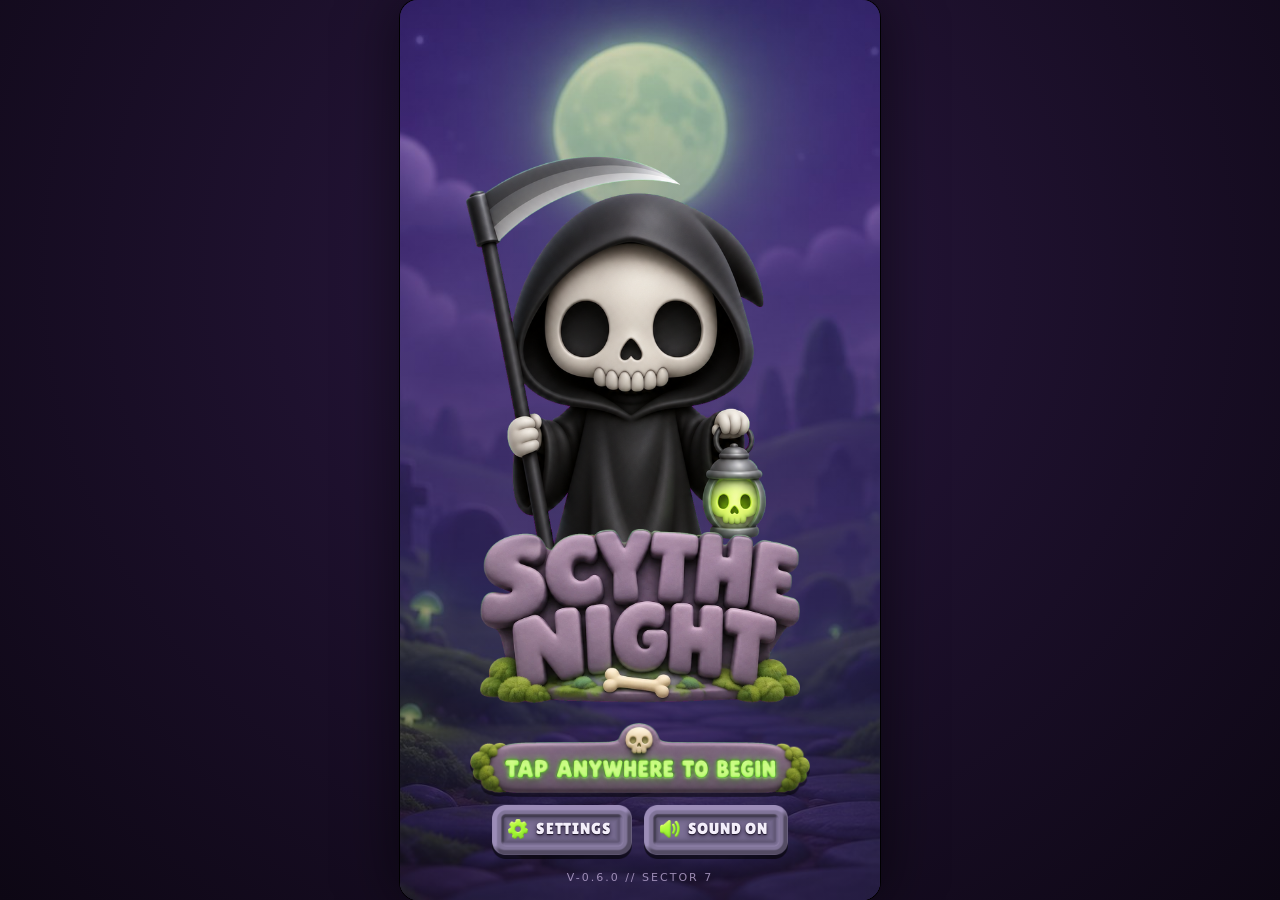
==== index.html @ 131708c4 "Restyle the UI and game world to match the characters Replace the inked art with soft shaded art acr" ====
<!doctype html>
<html lang="en">
<head>
  <meta charset="utf-8">
  <meta name="viewport" content="width=device-width, initial-scale=1, maximum-scale=1, user-scalable=no, viewport-fit=cover">
  <meta name="theme-color" content="#251638">
  <title>Scythe Night</title>
  <meta name="description" content="A spooky cartoon browser game with two stories: free souls as Pip the reaper, or sneak through the overrun city as Mara. Play free on your phone or desktop.">
  <link rel="icon" href="favicon.ico" sizes="16x16 32x32 48x48">
  <link rel="icon" type="image/png" href="favicon-32.png" sizes="32x32">
  <link rel="apple-touch-icon" href="apple-touch-icon.png">
  <link rel="manifest" href="site.webmanifest">
  <!-- Link previews (social apps, chat, search) -->
  <meta property="og:type" content="website">
  <meta property="og:site_name" content="Scythe Night">
  <meta property="og:title" content="Scythe Night">
  <meta property="og:description" content="Two stories. One haunted night. Play free in your browser.">
  <meta property="og:url" content="https://scythe-night.vercel.app/">
  <meta property="og:image" content="https://scythe-night.vercel.app/og-image.jpg">
  <meta property="og:image:width" content="1200">
  <meta property="og:image:height" content="630">
  <meta property="og:image:alt" content="Pip the chibi reaper and two cartoon zombies under a full moon beside the Scythe Night logo.">
  <meta name="twitter:card" content="summary_large_image">
  <meta name="twitter:title" content="Scythe Night">
  <meta name="twitter:description" content="Two stories. One haunted night. Play free in your browser.">
  <meta name="twitter:image" content="https://scythe-night.vercel.app/og-image.jpg">
  <link rel="preconnect" href="https://fonts.googleapis.com">
  <link rel="preconnect" href="https://fonts.gstatic.com" crossorigin>
  <link rel="stylesheet" href="https://fonts.googleapis.com/css2?family=Butcherman&family=Lilita+One&display=swap">
  <link rel="stylesheet" href="styles.css">
</head>
<body>
  <div id="app" class="app">

    <!-- Boot -->
    <section id="screen-boot" class="screen screen-boot" aria-labelledby="boot-title">
      <h1 id="boot-title" class="display-title small">Scythe Night</h1>
      <p id="boot-status" class="boot-status" role="status">Loading the graveyard…</p>
      <button id="boot-retry" class="stone-btn" type="button" hidden>Retry</button>
    </section>

    <!-- Splash -->
    <section id="screen-splash" class="screen screen-splash bg-cemetery" aria-labelledby="splash-title" hidden>
      <div class="splash-stage">
        <img class="splash-reaper" src="assets/img/splash-reaper.png" alt="" draggable="false">
        <h1 id="splash-title" class="splash-logo">
          <img src="assets/img/title-logo.webp" alt="Scythe Night" draggable="false">
        </h1>
      </div>
      <div class="splash-actions">
        <button id="btn-play" class="banner-btn" type="button">
          <img src="assets/img/banner-tap.png" alt="" draggable="false">
          <span class="visually-hidden">Play</span>
        </button>
        <div class="splash-row">
          <button id="btn-splash-settings" class="stone-btn small" type="button"><img class="btn-icon" src="assets/img/ui/icon-gear.png" alt="">Settings</button>
          <button id="btn-splash-sound" class="stone-btn small" type="button" aria-pressed="false"><img class="btn-icon" src="assets/img/ui/icon-sound.png" alt=""><span>Sound on</span></button>
        </div>
        <p class="version">V-0.6.0 // SECTOR 7</p>
      </div>
    </section>

    <!-- Main menu -->
    <section id="screen-menu" class="screen screen-menu bg-cemetery" aria-labelledby="menu-title" hidden>
      <header class="topbar">
        <div class="wallet" data-wallet></div>
        <button id="btn-menu-sound" class="round-btn" type="button" aria-label="Sound on" aria-pressed="true">
          <img data-sound-icon src="assets/img/ui/icon-sound.png" alt="">
        </button>
      </header>
      <h1 id="menu-title" class="menu-logo"><img src="assets/img/title-logo.webp" alt="Scythe Night" draggable="false"></h1>
      <button id="btn-menu-play" class="grave-btn grave-play" type="button">
        <img src="assets/img/menu/play.png" alt="" draggable="false"><span class="grave-label">Play</span>
      </button>
      <div class="grave-grid">
        <button class="grave-btn" type="button" data-route="shop"><img src="assets/img/menu/shop.png" alt="" draggable="false"><span class="grave-label">Shop</span></button>
        <button class="grave-btn" type="button" data-route="characters"><img src="assets/img/menu/characters.png" alt="" draggable="false"><span class="grave-label">Characters</span></button>
        <button class="grave-btn" type="button" data-route="upgrades"><img src="assets/img/menu/upgrades.png" alt="" draggable="false"><span class="grave-label">Upgrades</span></button>
        <button id="btn-menu-settings" class="grave-btn" type="button"><img src="assets/img/menu/settings.png" alt="" draggable="false"><span class="grave-label">Settings</span></button>
      </div>
      <button class="stone-btn" type="button" data-route="more">
        <img class="btn-icon" src="assets/img/ui/icon-menu.png" alt="">More
        <span class="badge" data-badge-count="total" hidden></span>
      </button>
      <p class="fine-print menu-note" data-storage-note hidden>Temporary session: progress and unlocks will not be saved on this device.</p>
    </section>

    <!-- Destination pages (shop, records, missions...) -->
    <section id="screen-page" class="screen screen-page bg-cemetery dim" aria-labelledby="page-title" hidden>
      <header class="page-head">
        <button id="btn-page-back" class="round-btn" type="button" aria-label="Back"><img src="assets/img/ui/icon-back.png" alt=""></button>
        <h1 id="page-title" class="page-title" tabindex="-1"></h1>
        <div class="wallet" data-wallet></div>
      </header>
      <div id="page-body" class="page-body"></div>
    </section>

    <!-- Story select -->
    <section id="screen-select" class="screen screen-select bg-cemetery" aria-labelledby="select-title" hidden>
      <header class="topbar">
        <div class="wallet" data-wallet></div>
        <div class="topbar-buttons">
          <button id="btn-select-back" class="round-btn" type="button" aria-label="Back to title">
            <img src="assets/img/ui/icon-back.png" alt="">
          </button>
          <button id="btn-select-settings" class="round-btn" type="button" aria-label="Settings">
            <img src="assets/img/ui/icon-gear.png" alt="">
          </button>
        </div>
      </header>
      <h1 id="select-title" class="select-banner">
        <img src="assets/img/banner-select.png" alt="Select your story" draggable="false">
      </h1>
      <div class="card-list">
        <div class="story-col">
        <button class="story-card" type="button" data-campaign="keeper" aria-describedby="card-keeper-desc">
          <img src="assets/img/card-keeper.webp" alt="Story Mode I: The Cemetery Keeper" draggable="false">
          <span class="card-badge" data-badge="keeper" hidden>✓ Completed</span>
        </button>
        <p id="card-keeper-desc" class="card-caption">
          <strong>Play as Pip the reaper.</strong> Take the night shift. Cut through the restless dead, free their souls, and keep the city gate sealed.
        </p>
        </div>
        <div class="story-col">
        <button class="story-card" type="button" data-campaign="survivor" aria-describedby="card-survivor-desc">
          <img src="assets/img/card-survivor.webp" alt="Story Mode II: The Last Survivor" draggable="false">
          <span class="card-badge" data-badge="survivor" hidden>✓ Completed</span>
        </button>
        <p id="card-survivor-desc" class="card-caption">
          <strong>Play as Mara the courier.</strong> The city has fallen silent. Avoid the dead, restore the refuge route, and reach safety before they catch you.
        </p>
        </div>
      </div>
    </section>

    <!-- Intro / how to play -->
    <section id="screen-intro" class="screen screen-intro bg-cemetery" aria-labelledby="intro-title" hidden>
      <div class="stone-panel intro-panel">
        <canvas id="intro-preview" class="intro-preview" aria-hidden="true"></canvas>
        <h1 id="intro-title" class="display-title"></h1>
        <p id="intro-story" class="intro-story"></p>
        <h2 class="panel-heading">How to play</h2>
        <ul id="intro-rules" class="rule-list"></ul>
        <h2 class="panel-heading">Controls</h2>
        <ul id="intro-controls" class="rule-list compact"></ul>
        <p class="fine-print">Closing or refreshing the page ends the current run. Settings and records are kept.</p>
        <div class="panel-actions">
          <button id="btn-intro-back" class="stone-btn" type="button"><img class="btn-icon" src="assets/img/ui/icon-back.png" alt="">Back</button>
          <button id="btn-intro-start" class="stone-btn primary" type="button"><img class="btn-icon" src="assets/img/ui/icon-play.png" alt="">Start</button>
        </div>
      </div>
    </section>

    <!-- Gameplay -->
    <section id="screen-game" class="screen screen-game" aria-label="Game" hidden>
      <header class="hud" id="hud">
        <div class="hud-left" id="hud-left"></div>
        <div class="hud-right">
          <div class="hud-buttons">
            <button id="btn-hud-sound" class="round-btn" type="button" aria-label="Sound on" aria-pressed="true">
              <img src="assets/img/ui/icon-sound.png" alt="">
            </button>
            <button id="btn-pause" class="round-btn" type="button" aria-label="Pause (Escape)">
              <img src="assets/img/ui/icon-pause.png" alt="">
            </button>
          </div>
          <div class="hud-stats" id="hud-stats"></div>
        </div>
      </header>
      <div class="hud-sub" id="hud-sub" aria-hidden="true"></div>
      <div class="viewport" id="viewport">
        <canvas id="game-canvas" aria-describedby="canvas-desc"></canvas>
        <div class="vignette" aria-hidden="true"></div>
        <p id="canvas-desc" class="visually-hidden">Top-down game view. Current objective and status are announced in the status area.</p>
        <div class="toast" id="toast" aria-hidden="true"></div>
      </div>
      <div class="controls" id="controls">
        <div class="joystick" id="joystick" aria-hidden="true">
          <div class="joystick-base"></div>
          <img class="joystick-knob" id="joystick-knob" src="assets/img/btn-skull.png" alt="" draggable="false">
        </div>
        <div class="skill-wrap">
          <button id="btn-skill" class="skill-btn" type="button">
            <span class="skill-icon" id="skill-icon" aria-hidden="true"></span>
            <span class="skill-cd" id="skill-cd" aria-hidden="true" hidden></span>
          </button>
          <span class="action-label" id="skill-label"></span>
        </div>
        <div class="action-wrap">
          <button id="btn-action" class="action-btn" type="button">
            <span class="action-icon" id="action-icon" aria-hidden="true"></span>
          </button>
          <span class="action-label" id="action-label">Slash</span>
        </div>
      </div>
    </section>

    <!-- Results -->
    <section id="screen-results" class="screen screen-results bg-cemetery dim" aria-labelledby="results-title" hidden>
      <div class="stone-panel results-panel">
        <h1 id="results-title" class="display-title"></h1>
        <p id="results-reason" class="results-reason"></p>
        <table class="results-table" id="results-table"><tbody></tbody></table>
        <div class="results-total" id="results-total" hidden>
          <img src="assets/img/v2/soul-flame.png" alt="">
          <div><span id="results-total-label">Total score</span><strong id="results-total-value">0</strong></div>
        </div>
        <p id="results-best" class="results-best"></p>
        <p id="results-ending" class="results-ending"></p>
        <div id="results-rewards" class="results-rewards"></div>
        <form id="post-form" class="post-form" hidden>
          <h2 class="panel-heading"><label for="post-name">Post to the leaderboard</label></h2>
          <div class="post-row">
            <input id="post-name" type="text" autocomplete="nickname" spellcheck="false" placeholder="Your name">
            <button id="btn-post" class="stone-btn small primary" type="submit">Post</button>
          </div>
          <p id="post-status" class="fine-print" role="status"></p>
        </form>
      </div>
      <div class="results-foot">
      <div class="results-actions">
        <button id="btn-retry" class="stone-btn primary" type="button"><img class="btn-icon" src="assets/img/ui/icon-restart.png" alt="">Retry</button>
        <button id="btn-results-menu" class="stone-btn" type="button"><img class="btn-icon" src="assets/img/ui/icon-menu.png" alt="">Menu</button>
      </div>
      <div class="results-links">
        <button class="stone-btn small" type="button" data-results-route="shop">Shop</button>
        <button class="stone-btn small" type="button" data-results-route="upgrades">Upgrades</button>
        <button id="btn-results-select" class="stone-btn small" type="button">Stories</button>
      </div>
      </div>
    </section>

    <!-- Pause overlay -->
    <div id="overlay-pause" class="overlay" role="dialog" aria-modal="true" aria-labelledby="pause-title" hidden>
      <div class="stone-panel overlay-panel">
        <h2 id="pause-title" class="display-title">Paused</h2>
        <div class="pause-grid">
        <div class="menu-stack">
          <button id="btn-resume" class="stone-btn primary" type="button"><img class="btn-icon" src="assets/img/ui/icon-play.png" alt="">Resume</button>
          <button id="btn-restart" class="stone-btn" type="button"><img class="btn-icon" src="assets/img/ui/icon-restart.png" alt="">Restart</button>
          <button id="btn-pause-controls" class="stone-btn" type="button">Controls</button>
          <button id="btn-pause-settings" class="stone-btn" type="button"><img class="btn-icon" src="assets/img/ui/icon-gear.png" alt="">Settings</button>
          <button id="btn-pause-select" class="stone-btn" type="button"><img class="btn-icon" src="assets/img/ui/icon-menu.png" alt="">Story select</button>
        </div>
        <button id="btn-pause-quit" class="grave-btn pause-quit" type="button" aria-label="Quit to main menu">
          <img src="assets/img/menu/quit.png" alt="" draggable="false"><span class="pause-quit-label">Main menu</span>
        </button>
        </div>
      </div>
    </div>

    <!-- Shop item details -->
    <div id="overlay-item" class="overlay" role="dialog" aria-modal="true" aria-labelledby="item-title" hidden>
      <div class="stone-panel overlay-panel">
        <h2 id="item-title" class="display-title small"></h2>
        <canvas id="item-preview" class="item-preview" aria-hidden="true"></canvas>
        <p id="item-desc" class="item-desc"></p>
        <p id="item-status" class="item-status"></p>
        <div id="item-actions" class="menu-stack"></div>
      </div>
    </div>

    <!-- Only one tab may play at a time, so two tabs can't overwrite each other's save -->
    <div id="overlay-tab" class="overlay overlay-tab" role="alertdialog" aria-modal="true" aria-labelledby="tab-title" hidden>
      <div class="stone-panel overlay-panel">
        <h2 id="tab-title" class="display-title small">Open in another tab</h2>
        <p>Scythe Night is running in another tab. Only one tab plays at a time, so your save stays safe.</p>
        <div class="menu-stack"><button id="btn-tab-here" class="stone-btn primary" type="button">Play here</button></div>
      </div>
    </div>

    <!-- Controls card overlay -->
    <div id="overlay-controls" class="overlay" role="dialog" aria-modal="true" aria-labelledby="controls-title" hidden>
      <div class="stone-panel overlay-panel">
        <h2 id="controls-title" class="display-title">Controls</h2>
        <ul id="controls-list" class="rule-list compact"></ul>
        <div class="menu-stack">
          <button id="btn-controls-close" class="stone-btn primary" type="button">Got it</button>
        </div>
      </div>
    </div>

    <!-- Confirm overlay -->
    <div id="overlay-confirm" class="overlay" role="alertdialog" aria-modal="true" aria-labelledby="confirm-title" aria-describedby="confirm-text" hidden>
      <div class="stone-panel overlay-panel">
        <h2 id="confirm-title" class="display-title small">Are you sure?</h2>
        <p id="confirm-text"></p>
        <div class="panel-actions">
          <button id="btn-confirm-no" class="stone-btn" type="button">Cancel</button>
          <button id="btn-confirm-yes" class="stone-btn danger" type="button">Yes</button>
        </div>
      </div>
    </div>

    <!-- Player name -->
    <div id="overlay-name" class="overlay" role="dialog" aria-modal="true" aria-labelledby="name-title" hidden>
      <div class="stone-panel overlay-panel">
        <h2 id="name-title" class="display-title small"><label for="name-input">What's your name?</label></h2>
        <form id="name-form" class="post-form" novalidate>
          <div class="post-row">
            <input id="name-input" type="text" autocomplete="nickname" spellcheck="false" placeholder="Your name" data-autofocus>
          </div>
          <p id="name-status" class="fine-print" role="status"></p>
          <div class="panel-actions">
            <button id="btn-name-other" class="stone-btn" type="button">Skip</button>
            <button class="stone-btn primary" type="submit">Save</button>
          </div>
        </form>
      </div>
    </div>

    <!-- Settings overlay -->
    <div id="overlay-settings" class="overlay" role="dialog" aria-modal="true" aria-labelledby="settings-title" hidden>
      <div class="stone-panel overlay-panel settings-panel">
        <h2 id="settings-title" class="display-title">Settings</h2>
        <div class="setting">
          <label for="set-music">Music volume <output id="out-music" for="set-music"></output></label>
          <input id="set-music" type="range" min="0" max="100" step="5">
        </div>
        <div class="setting">
          <label for="set-sfx">Effects volume <output id="out-sfx" for="set-sfx"></output></label>
          <input id="set-sfx" type="range" min="0" max="100" step="5">
        </div>
        <div class="setting check">
          <input id="set-mute" type="checkbox">
          <label for="set-mute">Mute all sound</label>
        </div>
        <div class="setting">
          <label for="set-motion">Reduced motion</label>
          <select id="set-motion">
            <option value="system">Follow device setting</option>
            <option value="on">On (less movement)</option>
            <option value="off">Off (full animation)</option>
          </select>
        </div>
        <div class="menu-stack"><button id="btn-settings-name" class="stone-btn small" type="button">Your name</button></div>
        <p class="fine-print">Keyboard: move with WASD or arrow keys. Slash with Space or J. Interact with E or Space. Pause with Escape or P.</p>
        <p class="fine-print" data-storage-note hidden>Temporary session: progress and unlocks will not be saved on this device.</p>
        <p class="fine-print">Progress lives in this browser. Clearing browser data removes it.</p>
        <div class="menu-stack">
          <button id="btn-settings-close" class="stone-btn primary" type="button"><img class="btn-icon" src="assets/img/ui/icon-play.png" alt="">Done</button>
          <button id="btn-reset-data" class="stone-btn danger small" type="button">Reset saved data</button>
        </div>
      </div>
    </div>

    <div id="live" class="visually-hidden" aria-live="polite" aria-atomic="true"></div>
    <div id="live-assertive" class="visually-hidden" aria-live="assertive" aria-atomic="true"></div>
  </div>

  <script type="module" src="src/main.js"></script>
</body>
</html>
---- styles.css ----
:root {
  --deep: #251638;
  --violet: #49305f;
  --lavender: #bba8d3;
  --stone: #77717e;
  --stone-dark: #3d3549;
  --stone-mid: #5a5068;
  --soul: #baf45a;
  --amber: #ffd789;
  --ink: #181020;
  --danger: #ff8a8a;
  --text: #f3eefa;
  --text-dim: #cfc4de;
  --hud-h: 72px;
  --controls-h: 148px;
  --safe-b: env(safe-area-inset-bottom, 0px);
  --safe-t: env(safe-area-inset-top, 0px);
  --font-ui: system-ui, -apple-system, "Segoe UI", Roboto, "Helvetica Neue", Arial, sans-serif;
  --font-display: "Lilita One", "Arial Rounded MT Bold", "Arial Black", system-ui, sans-serif;
  /* Chunky rounded face for buttons, HUD numbers and labels, like the reference kit. */
  --font-chunky: "Lilita One", "Arial Rounded MT Bold", "Arial Black", system-ui, sans-serif;
  /* Soft shadow that keeps light text readable on stone, without a hard outline. */
  --ink-outline: 0 1px 1px rgba(20, 12, 32, .9), 0 2px 5px rgba(20, 12, 32, .75);
  color-scheme: dark;
}

* { box-sizing: border-box; }

html, body {
  margin: 0;
  height: 100%;
  touch-action: manipulation; /* no double-tap zoom anywhere; menus still scroll */
  background: #120a1c;
  color: var(--text);
  font-family: var(--font-ui);
  -webkit-tap-highlight-color: transparent;
}

body {
  display: flex;
  justify-content: center;
  overflow: hidden;
}

img { user-select: none; -webkit-user-drag: none; }

.app {
  position: relative;
  width: 100%;
  max-width: 480px;
  height: 100vh;
  height: 100dvh;
  overflow: hidden;
  background: var(--deep);
  box-shadow: 0 0 0 1px #000, 0 0 60px rgba(0, 0, 0, .6);
}

.visually-hidden {
  position: absolute !important;
  width: 1px; height: 1px;
  margin: -1px; padding: 0;
  overflow: hidden;
  clip: rect(0 0 0 0);
  white-space: nowrap;
  border: 0;
}

[hidden] { display: none !important; }

/* ---------- Screens ---------- */

.screen {
  position: absolute;
  inset: 0;
  display: flex;
  flex-direction: column;
  overflow-y: auto;
  overflow-x: hidden;
  padding: calc(12px + var(--safe-t)) 16px calc(16px + var(--safe-b));
}

.bg-cemetery {
  background:
    linear-gradient(180deg, rgba(37, 22, 56, .15) 0%, rgba(24, 16, 32, .55) 100%),
    url("assets/img/bg-cemetery.jpg") center top / cover no-repeat,
    var(--deep);
}

.bg-cemetery.dim {
  background:
    linear-gradient(180deg, rgba(18, 10, 28, .7), rgba(18, 10, 28, .88)),
    url("assets/img/bg-cemetery.jpg") center top / cover no-repeat,
    var(--deep);
}

.screen-boot {
  align-items: center;
  justify-content: center;
  gap: 16px;
  text-align: center;
}

.boot-status { color: var(--text-dim); }

/* ---------- Typography ---------- */

.display-title {
  font-family: var(--font-display);
  font-weight: 400;
  font-size: clamp(26px, 8vw, 34px);
  line-height: 1.1;
  margin: 0 0 8px;
  color: var(--soul);
  text-align: center;
  letter-spacing: .5px;
  text-shadow: 0 3px 0 var(--ink), 0 0 2px var(--ink);
}

.display-title.small { font-size: 24px; }

.panel-heading {
  font-size: 13px;
  text-transform: uppercase;
  letter-spacing: 1.5px;
  color: var(--amber);
  margin: 14px 0 6px;
}

.fine-print {
  font-size: 13px;
  color: var(--text-dim);
  line-height: 1.4;
}

/* ---------- Buttons ---------- */

button { font: inherit; }

/* Carved stone slab, stretched by its corners (9-slice) so any label fits. */
.stone-btn {
  display: inline-flex;
  align-items: center;
  justify-content: center;
  gap: 8px;
  min-height: 58px;
  min-width: 58px;
  padding: 2px 8px 4px;
  border: 20px solid transparent;
  border-image: url("assets/img/ui/slab.png") 42 fill / 20px stretch;
  background: none;
  color: var(--text);
  font-family: var(--font-chunky);
  font-weight: 400;
  font-size: 21px;
  line-height: 1;
  letter-spacing: .8px;
  text-transform: uppercase;
  text-shadow: var(--ink-outline);
  filter: drop-shadow(0 4px 0 rgba(0, 0, 0, .55));
  cursor: pointer;
  touch-action: manipulation;
  transition: transform .06s ease, filter .06s ease;
}

.stone-btn .btn-icon { width: 26px; height: 26px; object-fit: contain; margin: -4px 0 -4px -4px; }
.stone-btn.primary { color: var(--soul); }
.stone-btn.danger { color: var(--danger); }
.stone-btn.small { min-height: 50px; font-size: 16px; border-width: 16px; border-image-width: 16px; padding: 0 4px 2px; }
.stone-btn.small .btn-icon { width: 20px; height: 20px; }

.stone-btn:active, .stone-btn.pressed {
  transform: translateY(3px);
  filter: drop-shadow(0 1px 0 rgba(0, 0, 0, .55)) brightness(.92);
}

:focus, :focus-visible { outline: none; }
.keyboard-nav :focus-visible { filter: drop-shadow(0 0 2px var(--soul)) drop-shadow(0 0 8px var(--soul)); }

/* Round carved stone button with a lime icon in the middle. */
.round-btn {
  width: 54px; height: 54px;
  border: 0;
  border-radius: 50%;
  background: url("assets/img/ui/round.png") center / contain no-repeat;
  filter: drop-shadow(0 3px 0 rgba(0, 0, 0, .55));
  display: grid;
  place-items: center;
  padding: 0;
  cursor: pointer;
  touch-action: manipulation;
}

.round-btn img { width: 46%; height: 46%; object-fit: contain; }
.round-btn:active { transform: translateY(2px); filter: drop-shadow(0 1px 0 rgba(0, 0, 0, .55)) brightness(.92); }
.round-btn[aria-pressed="false"] img { opacity: .9; }

.banner-btn {
  background: none;
  border: 0;
  padding: 0;
  cursor: pointer;
  width: min(100%, 340px);
  touch-action: manipulation;
}

.banner-btn img { width: 100%; display: block; filter: drop-shadow(0 4px 0 rgba(0, 0, 0, .5)); }
.banner-btn:active img { transform: translateY(3px); }

/* ---------- Splash ---------- */

.screen-splash {
  justify-content: space-between;
  align-items: center;
  cursor: pointer;
}

.splash-stage {
  position: relative;
  flex: 1;
  width: 100%;
  display: flex;
  flex-direction: column;
  align-items: center;
  justify-content: flex-end;
  min-height: 300px;
  padding-bottom: 8px;
}

.splash-reaper {
  width: min(70%, 300px);
  margin-bottom: -22%;
  transform: translateX(-8%);
  position: relative;
  z-index: 0;
}

.splash-logo { margin: 0; position: relative; z-index: 1; width: min(76%, 320px); }
.splash-logo img { width: 100%; display: block; }

.splash-actions {
  display: flex;
  flex-direction: column;
  align-items: center;
  gap: 12px;
  width: 100%;
  padding-top: 12px;
}

.splash-row { display: flex; gap: 12px; }

.version {
  margin: 4px 0 0;
  font-size: 11px;
  letter-spacing: 2px;
  color: var(--lavender);
  opacity: .8;
}

.motion-ok .splash-reaper { animation: float 4s ease-in-out infinite; }
@keyframes float { 50% { translate: 0 -8px; } }

/* ---------- Story select ---------- */

.topbar {
  display: flex;
  justify-content: space-between;
  align-items: center;
  gap: 8px;
}

.topbar-buttons { display: flex; gap: 10px; }

.best-pill {
  display: flex;
  align-items: center;
  gap: 6px;
  padding: 0 10px 0 0;
  border: 14px solid transparent;
  border-image: url("assets/img/ui/slab.png") 42 fill / 14px stretch;
  filter: drop-shadow(0 3px 0 rgba(0, 0, 0, .55));
}

.best-pill img { width: 30px; height: 46px; object-fit: contain; margin: -12px 0 -12px -6px; }
.best-pill strong { display: block; font-family: var(--font-chunky); font-weight: 400; font-size: 22px; line-height: 1; text-shadow: var(--ink-outline); }
.best-pill span { font-family: var(--font-chunky); font-size: 12px; color: var(--soul); text-transform: uppercase; letter-spacing: 1px; text-shadow: var(--ink-outline); }

.select-banner { margin: 14px auto 6px; width: min(86%, 340px); }
.select-banner img { width: 100%; display: block; }

/* Both stories side by side, so neither is hidden below a long scroll. */
.card-list {
  display: grid;
  grid-template-columns: repeat(2, minmax(0, 1fr));
  gap: 10px;
  padding-bottom: 12px;
}

.story-col { display: flex; flex-direction: column; gap: 8px; min-width: 0; }

.story-card {
  position: relative;
  width: min(100%, 380px);
  padding: 0;
  border: 0;
  background: none;
  cursor: pointer;
  border-radius: 14px;
  touch-action: manipulation;
  transition: transform .12s ease;
}

.story-card img { width: 100%; display: block; filter: drop-shadow(0 6px 0 rgba(0, 0, 0, .45)); }
.story-card:active { transform: scale(.98); }

.card-badge {
  position: absolute;
  top: 12%;
  right: 4%;
  padding: 4px 10px;
  border-radius: 999px;
  border: 2px solid var(--ink);
  background: var(--soul);
  color: var(--ink);
  font-weight: 800;
  font-size: 13px;
  transform: rotate(6deg);
}

.card-caption {
  width: 100%;
  margin: 0;
  padding: 0 2px;
  border: 20px solid transparent;
  border-image: url("assets/img/ui/board.png") 56 fill / 20px stretch;
  filter: drop-shadow(0 4px 0 rgba(0, 0, 0, .5));
  font-size: 13px;
  line-height: 1.35;
  color: var(--text);
}

.card-caption strong { color: var(--text); }

/* ---------- Stone panel ---------- */

/* Carved stone board (9-slice) with the winged-skull crest on top. */
.stone-panel {
  position: relative;
  border: 30px solid transparent;
  border-image: url("assets/img/ui/board.png") 56 fill / 30px stretch;
  filter: drop-shadow(0 6px 0 rgba(0, 0, 0, .5));
  padding: 8px 4px 4px;
}

.stone-panel::before {
  content: '';
  position: absolute;
  top: -58px;
  left: 50%;
  width: 150px;
  height: 56px;
  transform: translateX(-50%);
  background: url("assets/img/ui/board-emblem.png") center bottom / contain no-repeat;
  pointer-events: none;
}

.stone-panel .display-title { margin-top: 6px; }

.intro-panel { margin: auto 0; }
.screen-intro { padding-top: calc(48px + var(--safe-t)); }

.intro-preview {
  display: block;
  width: 130px;
  height: 120px;
  margin: -8px auto 4px;
}

.intro-story { line-height: 1.5; margin: 0; color: var(--text); }

.rule-list {
  margin: 0;
  padding-left: 20px;
  line-height: 1.45;
  font-size: 15px;
}

.rule-list li { margin-bottom: 4px; }
.rule-list.compact { font-size: 14px; }
.rule-list kbd {
  font-family: var(--font-chunky);
  font-size: .9em;
  padding: 1px 7px 2px;
  border-radius: 6px;
  border: 2px solid var(--ink);
  background: linear-gradient(180deg, #6e6386, #4b4259);
  color: var(--text);
  box-shadow: 0 2px 0 var(--ink);
}

.panel-actions {
  display: flex;
  gap: 12px;
  justify-content: center;
  margin-top: 16px;
  flex-wrap: wrap;
}

.panel-actions .stone-btn { flex: 1 1 120px; }

/* ---------- Game ---------- */

/* The game view fills the screen; HUD and controls float over it. */
.screen-game {
  padding: 0;
  overflow: hidden;
  background: var(--ink);
  display: block;
  touch-action: none;
  -webkit-user-select: none;
  user-select: none;
  -webkit-touch-callout: none;
}

.screen-game .viewport { position: absolute; inset: 0; }

.hud {
  position: absolute;
  top: 0; left: 0; right: 0;
  z-index: 2;
  display: flex;
  justify-content: space-between;
  align-items: flex-start;
  gap: 8px;
  padding: calc(10px + var(--safe-t)) 12px 4px;
  background: linear-gradient(180deg, rgba(14, 7, 24, .78) 0%, rgba(14, 7, 24, .45) 70%, rgba(14, 7, 24, 0) 100%);
  pointer-events: none;
}

.hud button { pointer-events: auto; }
.hud-left, .hud-right { display: flex; flex-direction: column; gap: 6px; }
.hud-left { align-items: flex-start; min-width: 0; }
.hud-right { align-items: flex-end; flex-shrink: 0; }
.hud-buttons { display: flex; gap: 8px; }
.hud-buttons .round-btn { width: 50px; height: 50px; }
.hud-stats { display: flex; flex-direction: column; align-items: flex-end; gap: 4px; }
.hud-row { display: flex; align-items: center; gap: 6px; }

.score-panel {
  display: flex;
  align-items: center;
  gap: 6px;
  padding: 0 8px 0 0;
  border: 14px solid transparent;
  border-image: url("assets/img/ui/slab.png") 42 fill / 14px stretch;
  filter: drop-shadow(0 3px 0 rgba(0, 0, 0, .55));
}

.score-panel img { width: 30px; height: 56px; object-fit: contain; margin: -16px 0 -14px -6px; filter: drop-shadow(0 0 6px rgba(186, 244, 90, .5)); }
.score-panel strong { display: block; font-family: var(--font-chunky); font-weight: 400; font-size: 25px; line-height: 1; text-shadow: var(--ink-outline); }
.score-panel span { display: block; font-family: var(--font-chunky); font-size: 12px; letter-spacing: 1px; text-transform: uppercase; color: var(--soul); text-shadow: var(--ink-outline); }

.task-panel { max-width: 260px; }
.task-panel img { width: 30px; height: 36px; margin: -8px 2px -8px -4px; filter: none; }
.task-panel strong { font-family: var(--font-ui); font-size: 14px; line-height: 1.2; font-weight: 800; }
.task-panel span { color: var(--amber); }

.task-step {
  position: relative;
  display: grid;
  place-items: center;
  width: 40px; height: 40px;
  background: url("assets/img/ui/medallion.png") center / contain no-repeat;
  filter: drop-shadow(0 2px 0 rgba(0, 0, 0, .55));
  font-weight: 900;
  color: var(--soul);
}

.task-step img { width: 24px; height: 26px; object-fit: contain; opacity: .45; filter: grayscale(.7); }
.task-step.done img { opacity: 1; filter: none; }
.task-step.done { filter: drop-shadow(0 0 4px rgba(186, 244, 90, .7)) drop-shadow(0 2px 0 rgba(0, 0, 0, .55)); }
.task-step.done::after {
  content: '✓';
  position: absolute;
  right: -5px; bottom: -6px;
  font-size: 13px;
  text-shadow: 0 1px 0 var(--ink), 0 0 2px var(--ink);
}

.heart-row { display: flex; gap: 2px; }
.heart-row img { width: 28px; height: 25px; filter: drop-shadow(0 2px 0 rgba(0, 0, 0, .5)); }

.wave-box { text-align: right; line-height: 1; }
.wave-box .lbl { display: block; font-family: var(--font-chunky); font-size: 14px; letter-spacing: 1px; color: var(--text); text-shadow: var(--ink-outline); }
.wave-box strong { display: block; font-family: var(--font-chunky); font-weight: 400; font-size: 30px; color: var(--amber); text-shadow: var(--ink-outline); }

/* Small stone tag for counters (gate breaches, undead left). */
.hud-chip {
  display: flex;
  align-items: center;
  gap: 5px;
  min-height: 34px;
  padding: 0 4px 1px;
  border: 10px solid transparent;
  border-image: url("assets/img/ui/pill.png") 30 fill / 10px stretch;
  filter: drop-shadow(0 2px 0 rgba(0, 0, 0, .55));
  font-family: var(--font-chunky);
  font-size: 16px;
  text-shadow: var(--ink-outline);
  white-space: nowrap;
}

.hud-chip .lbl { font-size: 11px; text-transform: uppercase; letter-spacing: .8px; color: var(--text-dim); }
.hud-chip.score { color: var(--amber); }
.hud-chip.souls { color: var(--soul); }
.hud-chip.breach.warn { color: var(--danger); }
.hearts { display: flex; gap: 2px; font-size: 18px; line-height: 1; }
.heart.lost { opacity: .25; filter: grayscale(1); }

.hud-task {
  font-weight: 700;
  font-size: 14px;
  line-height: 1.3;
}

.hud-task .lbl {
  display: block;
  font-size: 10px;
  letter-spacing: 1px;
  text-transform: uppercase;
  color: var(--amber);
}

.hud-sub {
  position: absolute;
  z-index: 2;
  left: 50%;
  transform: translateX(-50%);
  top: calc(var(--hud-bottom, 108px) + var(--safe-t));
  max-width: calc(100% - 32px);
  padding: 0 4px 1px;
  border: 10px solid transparent;
  border-image: url("assets/img/ui/pill.png") 30 fill / 10px stretch;
  filter: drop-shadow(0 2px 0 rgba(0, 0, 0, .55));
  font-size: 12px;
  font-weight: 700;
  color: var(--text);
  text-shadow: 0 1px 0 var(--ink);
  white-space: nowrap;
  overflow: hidden;
  text-overflow: ellipsis;
  pointer-events: none;
}

.viewport {
  position: relative;
  min-height: 0;
  overflow: hidden;
  touch-action: none;
}

#game-canvas {
  position: absolute;
  inset: 0;
  width: 100%;
  height: 100%;
  display: block;
}

.vignette {
  position: absolute;
  inset: 0;
  pointer-events: none;
  background: radial-gradient(ellipse 75% 60% at 50% 50%, rgba(12, 4, 24, 0) 45%, rgba(12, 4, 24, .6) 100%);
}

.toast {
  position: absolute;
  left: 50%;
  top: 20%;
  transform: translateX(-50%);
  padding: 0 10px 2px;
  border: 20px solid transparent;
  border-image: url("assets/img/ui/slab.png") 42 fill / 20px stretch;
  filter: drop-shadow(0 4px 0 rgba(0, 0, 0, .55));
  font-family: var(--font-chunky);
  font-size: 24px;
  letter-spacing: 1px;
  text-transform: uppercase;
  color: var(--soul);
  text-shadow: var(--ink-outline);
  white-space: nowrap;
  pointer-events: none;
  opacity: 0;
  transition: opacity .25s ease;
}

.toast.show { opacity: 1; }

.controls {
  position: absolute;
  left: 0; right: 0; bottom: 0;
  z-index: 2;
  display: flex;
  justify-content: space-between;
  align-items: flex-end;
  padding: 24px 18px calc(14px + var(--safe-b));
  background: linear-gradient(0deg, rgba(14, 7, 24, .7) 0%, rgba(14, 7, 24, .35) 65%, rgba(14, 7, 24, 0) 100%);
  touch-action: none;
  user-select: none;
  pointer-events: none;
}

.controls .joystick, .controls .action-wrap, .controls .skill-btn { pointer-events: auto; }

.joystick {
  position: relative;
  width: 128px;
  height: 128px;
  touch-action: none;
}

/* Stone disc with carved direction arrows; the skull knob rides on top. */
.joystick-base {
  position: absolute;
  inset: 0;
  background: url("assets/img/ui/joystick.png") center / contain no-repeat;
  filter: drop-shadow(0 4px 0 rgba(0, 0, 0, .55));
}

.joystick-knob {
  position: absolute;
  left: 50%; top: 50%;
  width: 62px; height: 62px;
  margin: -31px 0 0 -31px;
  pointer-events: none;
  will-change: transform;
  filter: drop-shadow(0 3px 0 rgba(0, 0, 0, .5));
}

.action-wrap {
  display: flex;
  flex-direction: column;
  align-items: center;
  gap: 4px;
}

.action-btn {
  width: 92px;
  height: 92px;
  border: 0;
  border-radius: 50%;
  background: url("assets/img/ui/action.png") center / contain no-repeat;
  filter: drop-shadow(0 4px 0 rgba(0, 0, 0, .55)) drop-shadow(0 0 10px rgba(186, 244, 90, .35));
  display: grid;
  place-items: center;
  cursor: pointer;
  touch-action: none;
  padding: 0;
}

.action-btn.pressed { transform: translateY(3px); filter: drop-shadow(0 1px 0 rgba(0, 0, 0, .55)) brightness(.92); }
.action-btn.cooldown { filter: drop-shadow(0 4px 0 rgba(0, 0, 0, .55)) saturate(.45) brightness(.8); }
.action-btn[aria-disabled="true"] { filter: drop-shadow(0 4px 0 rgba(0, 0, 0, .55)) grayscale(1) brightness(.6); }

.action-icon svg { width: 48px; height: 48px; display: block; filter: drop-shadow(0 2px 0 rgba(0, 0, 0, .35)); }

.action-label {
  font-family: var(--font-chunky);
  font-size: 15px;
  text-transform: uppercase;
  letter-spacing: .6px;
  text-shadow: var(--ink-outline);
  max-width: 150px;
  text-align: center;
  line-height: 1.2;
  min-height: 2.4em;
}

/* ---------- Results ---------- */

.screen-results { gap: 14px; padding-top: calc(62px + var(--safe-t)); padding-bottom: 0; }
.screen-results > :first-child { margin-top: auto; }
.screen-results > :last-child { margin-bottom: auto; }


.results-reason { text-align: center; margin: 0 0 12px; color: var(--text-dim); }

.results-table {
  width: 100%;
  border-collapse: separate;
  border-spacing: 0 6px;
  font-size: 15px;
}

/* Recessed dark stone rows, like the reference's Points Earned board. */
.results-table td {
  padding: 8px 12px;
  background: #1f1a28;
  border-top: 2px solid #120d18;
  border-bottom: 2px solid #4b4259;
  font-family: var(--font-chunky);
  text-shadow: var(--ink-outline);
}

.results-table td:first-child { border-left: 2px solid #120d18; border-radius: 8px 0 0 8px; text-transform: uppercase; font-size: 15px; letter-spacing: .5px; }
.results-table td:last-child { border-right: 2px solid #4b4259; border-radius: 0 8px 8px 0; text-align: right; font-size: 17px; }
.results-table .row-icon { width: 22px; height: 22px; object-fit: contain; vertical-align: -5px; margin-right: 8px; }

.results-total {
  display: flex;
  align-items: center;
  justify-content: center;
  gap: 12px;
  margin-top: 8px;
  padding: 8px 10px;
  border-radius: 12px;
  background: #1f1a28;
  border-top: 2px solid #120d18;
  border-bottom: 2px solid #4b4259;
}

.results-total img { width: 46px; height: 64px; object-fit: contain; filter: drop-shadow(0 0 8px rgba(186, 244, 90, .5)); }
.results-total span { display: block; font-family: var(--font-chunky); font-size: 14px; text-transform: uppercase; letter-spacing: 1px; color: var(--soul); text-shadow: var(--ink-outline); }
.results-total strong { display: block; font-family: var(--font-chunky); font-weight: 400; font-size: 40px; color: var(--soul); line-height: 1.05; text-shadow: var(--ink-outline); }

.results-best { text-align: center; color: var(--amber); font-family: var(--font-chunky); font-size: 17px; text-shadow: var(--ink-outline); margin: 10px 0 0; }
.results-best:empty { display: none; }
.results-ending { text-align: center; font-style: italic; line-height: 1.45; margin: 10px 0 0; }
.results-ending:empty { display: none; }

.results-actions { display: flex; gap: 12px; }
.results-actions .stone-btn { flex: 1; }

/* ---------- Overlays ---------- */

.overlay {
  position: absolute;
  inset: 0;
  z-index: 20;
  display: flex;
  align-items: center;
  justify-content: center;
  padding: calc(16px + var(--safe-t)) 16px calc(16px + var(--safe-b));
  background: rgba(12, 6, 20, .72);
  overflow-y: auto;
}

.overlay-panel { width: min(100%, 380px); margin: auto; }

.menu-stack {
  display: flex;
  flex-direction: column;
  gap: 12px;
  margin-top: 14px;
}

.setting { margin: 12px 0; }
.setting label { display: flex; justify-content: space-between; font-weight: 700; margin-bottom: 6px; }
.setting.check { display: flex; align-items: center; gap: 10px; }
.setting.check label { margin: 0; }
.setting label { font-family: var(--font-chunky); font-weight: 400; font-size: 17px; letter-spacing: .4px; text-shadow: var(--ink-outline); }
.setting output { color: var(--soul); }

/* Carved groove with a lime gem thumb. */
.setting input[type="range"] {
  -webkit-appearance: none;
  appearance: none;
  width: 100%;
  height: 32px;
  background: transparent;
}
.setting input[type="range"]::-webkit-slider-runnable-track {
  height: 12px;
  border-radius: 999px;
  border: 2px solid var(--ink);
  background: linear-gradient(180deg, #120d18, #2a2333);
  box-shadow: 0 2px 0 #4b4259;
}
.setting input[type="range"]::-moz-range-track {
  height: 10px;
  border-radius: 999px;
  border: 2px solid var(--ink);
  background: linear-gradient(180deg, #120d18, #2a2333);
}
.setting input[type="range"]::-webkit-slider-thumb {
  -webkit-appearance: none;
  width: 28px; height: 28px;
  margin-top: -10px;
  border-radius: 50%;
  border: 3px solid var(--ink);
  background: radial-gradient(circle at 40% 35%, #e6ffb0, var(--soul) 45%, #5f9a22);
  box-shadow: 0 3px 0 rgba(0, 0, 0, .5);
}
.setting input[type="range"]::-moz-range-thumb {
  width: 24px; height: 24px;
  border-radius: 50%;
  border: 3px solid var(--ink);
  background: radial-gradient(circle at 40% 35%, #e6ffb0, var(--soul) 45%, #5f9a22);
}

.setting input[type="checkbox"] { width: 28px; height: 28px; accent-color: var(--soul); }
.setting select {
  width: 100%;
  min-height: 48px;
  padding: 8px 12px;
  border-radius: 10px;
  border: 2px solid var(--ink);
  background: linear-gradient(180deg, #2a2333, #1f1a28);
  box-shadow: inset 0 2px 0 #120d18, 0 2px 0 #4b4259;
  color: var(--text);
  font: inherit;
}

/* ---------- Responsive ---------- */

/* ---------- Tombstone buttons ---------- */

.grave-btn {
  position: relative;
  display: block;
  padding: 0;
  border: 0;
  background: none;
  color: var(--text);
  cursor: pointer;
  touch-action: manipulation;
  min-width: 48px;
  min-height: 48px;
  container-type: inline-size;
  filter: drop-shadow(0 4px 0 rgba(0, 0, 0, .5));
  transition: transform .06s ease, filter .08s ease;
}

.grave-btn img { display: block; width: 100%; height: auto; }
.grave-btn:hover { filter: drop-shadow(0 4px 0 rgba(0, 0, 0, .5)) drop-shadow(0 0 6px rgba(186, 244, 90, .55)); }
.grave-btn:active { transform: translateY(3px); filter: drop-shadow(0 1px 0 rgba(0, 0, 0, .5)) brightness(.92); }
.grave-btn:disabled { filter: grayscale(.8) brightness(.7); cursor: not-allowed; }
/* The tombstones carry only an icon; their names are real text on the empty lower face. */
.grave-label, .plaque-label {
  position: absolute;
  left: 8%; right: 8%; top: 58%;
  text-align: center;
  line-height: 1.02;
  font-family: var(--font-chunky);
  font-size: 11.5cqw;
  letter-spacing: .02em;
  text-transform: uppercase;
  color: var(--text);
  text-shadow: var(--ink-outline);
  pointer-events: none;
}
.grave-play .grave-label { top: 40%; font-size: 21cqw; color: var(--soul); }

/* If the art can't load, the label appears on plain stone. */
.grave-btn.no-art { min-height: 58px; border: 3px solid var(--ink); border-radius: 12px; background: var(--stone-mid); }
.grave-btn.no-art img { display: none; }
.grave-btn.no-art .grave-label, .grave-btn.no-art .plaque-label { position: static; font-size: 16px; }


.badge {
  display: inline-grid;
  place-items: center;
  min-width: 24px;
  height: 24px;
  padding: 0 6px;
  border-radius: 999px;
  border: 2px solid var(--ink);
  background: var(--soul);
  color: var(--ink);
  font-family: var(--font-ui);
  font-weight: 900;
  font-size: 13px;
  text-shadow: none;
}
.grave-btn .badge { position: absolute; top: 4%; right: 6%; }

/* ---------- Wallet ---------- */

.wallet {
  display: flex;
  align-items: center;
  min-height: 34px;
  padding: 0 4px 1px;
  border: 10px solid transparent;
  border-image: url("assets/img/ui/pill.png") 30 fill / 10px stretch;
  filter: drop-shadow(0 2px 0 rgba(0, 0, 0, .55));
  font-family: var(--font-chunky);
  font-size: 18px;
  text-shadow: var(--ink-outline);
  white-space: nowrap;
}

.price { display: inline-flex; align-items: center; gap: 4px; font-family: var(--font-chunky); color: var(--amber); text-shadow: var(--ink-outline); white-space: nowrap; }
.price img { width: 1.15em; height: 1.15em; }
.wallet .price { color: var(--text); }

/* ---------- Main menu ---------- */

.screen-menu { align-items: center; gap: 6px; }
.screen-menu > * { flex-shrink: 0; }
.screen-menu .topbar { width: 100%; }
.menu-logo { margin: 0; width: min(40vw, 150px, 18vh); }
.menu-logo img { display: block; width: 100%; }
.grave-play { width: min(44vw, 170px, 20vh); }
.grave-grid { display: grid; grid-template-columns: repeat(2, minmax(0, 1fr)); gap: 6px 14px; width: min(100%, 300px, 31vh); }
.screen-menu > .stone-btn { width: min(100%, 300px); }
.menu-note { text-align: center; margin: 2px 0 0; }

/* ---------- Pages ---------- */

.screen-page { gap: 10px; }
.page-head { display: flex; align-items: center; gap: 10px; flex-shrink: 0; }
.page-head .round-btn { flex-shrink: 0; }
.page-title {
  flex: 1;
  min-width: 0;
  margin: 0;
  font-family: var(--font-display);
  font-weight: 400;
  font-size: clamp(20px, 6vw, 26px);
  line-height: 1.05;
  color: var(--soul);
  text-shadow: 0 2px 0 var(--ink);
  outline: none;
}
.page-body { display: flex; flex-direction: column; gap: 10px; padding-bottom: 12px; min-width: 0; }
.screen-page > * { flex-shrink: 0; }
.page-intro { margin: 0; padding: 0 2px; border: 20px solid transparent;
  border-image: url("assets/img/ui/board.png") 56 fill / 20px stretch;
  filter: drop-shadow(0 4px 0 rgba(0, 0, 0, .5)); font-size: 14px; line-height: 1.4; }
.page-body > .fine-print, .page-body > .done-line, .page-body > .warn-line {
  margin: 0;
  padding: 0 2px;
  border: 20px solid transparent;
  border-image: url("assets/img/ui/board.png") 56 fill / 20px stretch;
  filter: drop-shadow(0 4px 0 rgba(0, 0, 0, .5));
  color: var(--text);
}
.page-body > .done-line { color: var(--soul); }
.page-body > .warn-line { color: var(--danger); }
.page-note { margin: 0; padding: 0 2px; border: 14px solid transparent;
  border-image: url("assets/img/ui/slab.png") 42 fill / 14px stretch;
  filter: drop-shadow(0 3px 0 rgba(0, 0, 0, .5)); font-weight: 800; text-shadow: var(--ink-outline); }
.more-grid { width: 100%; align-items: center; gap: 12px; }
.card-stack { display: flex; flex-direction: column; gap: 10px; }
.empty { padding: 6px; text-align: center; border: 20px solid transparent;
  border-image: url("assets/img/ui/board.png") 56 fill / 20px stretch;
  filter: drop-shadow(0 4px 0 rgba(0, 0, 0, .5)); margin: 0; }

.stone-card {
  display: flex;
  gap: 12px;
  padding: 2px;
  border: 20px solid transparent;
  border-image: url("assets/img/ui/board.png") 56 fill / 20px stretch;
  filter: drop-shadow(0 4px 0 rgba(0, 0, 0, .5));
  background: none;
  color: var(--text);
  text-align: left;
}
.stone-card p { margin: 2px 0; font-size: 14px; line-height: 1.35; }
.stone-card small, .option small { display: block; color: var(--text); font-size: 13px; line-height: 1.3; }
.stone-card strong, .option strong { font-family: var(--font-chunky); font-weight: 400; font-size: 18px; letter-spacing: .3px; }
button.stone-card { width: 100%; font: inherit; cursor: pointer; touch-action: manipulation; }
button.stone-card:hover { filter: drop-shadow(0 4px 0 rgba(0, 0, 0, .5)) brightness(1.12); }
button.stone-card:active { transform: translateY(2px); filter: drop-shadow(0 1px 0 rgba(0, 0, 0, .5)); }
.upgrade, .event { flex-direction: column; gap: 2px; }
.event .stone-btn, .event .rule-list { margin: 6px 0; }
.row-end { display: flex; align-items: center; justify-content: space-between; gap: 10px; margin-top: 4px; }
.done-line, .saved-line { color: var(--soul); font-weight: 800; margin: 2px 0; }
.warn-line { color: var(--danger); font-weight: 800; margin: 2px 0; }
.stone-btn:disabled { filter: grayscale(.9) brightness(.65); cursor: not-allowed; }
.stone-btn:hover:not(:disabled) { filter: drop-shadow(0 4px 0 rgba(0, 0, 0, .55)) brightness(1.1); }

.thumb { width: 74px; height: 88px; flex-shrink: 0; }
.shop-text { display: flex; flex-direction: column; justify-content: center; gap: 2px; min-width: 0; }
.shop-status { font-weight: 800; color: var(--soul); }

.tabs { display: flex; gap: 10px; }
.tabs .stone-btn { flex: 1; }
.char-head { display: flex; gap: 12px; align-items: center; }
.char-head p { margin: 2px 0; }
.char-name { margin: 0; font-family: var(--font-chunky); font-weight: 400; font-size: 26px; color: var(--amber); text-shadow: var(--ink-outline); }
.char-preview { width: 130px; height: 150px; flex-shrink: 0; }
.option { display: flex; align-items: center; gap: 8px; padding: 0 2px; margin-bottom: 6px; border: 20px solid transparent;
  border-image: url("assets/img/ui/board.png") 56 fill / 20px stretch;
  filter: drop-shadow(0 4px 0 rgba(0, 0, 0, .5)); }
.option.selected { filter: drop-shadow(0 4px 0 rgba(0, 0, 0, .5)) brightness(1.3); }
.option.selected strong { color: var(--soul); }
.option-main { flex: 1; min-width: 0; min-height: 48px; padding: 4px 8px; border: 0; background: none; color: var(--text); text-align: left; font: inherit; cursor: pointer; touch-action: manipulation; }
.option .stone-btn { flex-shrink: 0; }

.claim-row { align-items: center; justify-content: space-between; }
.claim-text { display: flex; flex-direction: column; gap: 3px; min-width: 0; flex: 1; font-size: 14px; }
.claim-row .stone-btn { flex-shrink: 0; }
.bar { position: relative; height: 22px; border-radius: 999px; border: 2px solid var(--ink); background: #181020; overflow: hidden; }
.bar i { position: absolute; inset: 0 auto 0 0; background: linear-gradient(180deg, #d5ff85, #7fbe2e); }
.bar b { position: relative; display: block; text-align: center; font-size: 12px; line-height: 18px; text-shadow: var(--ink-outline); }
.badge-line { margin: 0; padding: 0 2px; border: 14px solid transparent;
  border-image: url("assets/img/ui/slab.png") 42 fill / 14px stretch;
  filter: drop-shadow(0 3px 0 rgba(0, 0, 0, .5)); color: var(--amber); font-family: var(--font-chunky); font-size: 18px; text-align: center; text-shadow: var(--ink-outline); }

.stat-grid { display: grid; grid-template-columns: repeat(2, minmax(0, 1fr)); gap: 8px; }
.stat { padding: 0 2px; min-width: 0; border: 20px solid transparent;
  border-image: url("assets/img/ui/board.png") 56 fill / 20px stretch;
  filter: drop-shadow(0 4px 0 rgba(0, 0, 0, .5)); }
.stat small { display: block; font-size: 12px; color: var(--text); line-height: 1.25; }
.stat strong { display: block; font-family: var(--font-chunky); font-weight: 400; font-size: 24px; color: var(--amber); text-shadow: var(--ink-outline); }
.run-list { list-style: none; margin: 0; padding: 0; display: flex; flex-direction: column; gap: 6px; }
.run-row { padding: 0 2px; border: 20px solid transparent;
  border-image: url("assets/img/ui/board.png") 56 fill / 20px stretch;
  filter: drop-shadow(0 4px 0 rgba(0, 0, 0, .5)); font-size: 14px; }
.run-row small { display: block; color: var(--text); font-size: 12px; margin-top: 2px; }
.run-row .victory { color: var(--soul); font-weight: 800; }
.run-row .defeat { color: var(--danger); font-weight: 800; }

.day-track { list-style: none; margin: 0; padding: 0; display: grid; grid-template-columns: repeat(4, 1fr); gap: 6px; }
.day { display: flex; flex-direction: column; align-items: center; gap: 2px; padding: 0; min-width: 0; border: 12px solid transparent; border-image: url("assets/img/ui/slab.png") 42 fill / 12px stretch; filter: drop-shadow(0 3px 0 rgba(0, 0, 0, .5)) brightness(.8); }
.day small { font-size: 11px; color: var(--text); text-shadow: 0 1px 0 var(--ink); white-space: nowrap; }
.day.next { filter: drop-shadow(0 3px 0 rgba(0, 0, 0, .5)) brightness(1.15); }

.item-preview { display: block; width: 150px; height: 170px; margin: 0 auto; }
.item-desc { margin: 4px 0; line-height: 1.4; }
.item-status { margin: 4px 0; font-weight: 800; line-height: 1.4; }

.pause-grid { display: grid; grid-template-columns: minmax(0, 1fr) 84px; gap: 10px; align-items: center; }
.pause-quit { container-type: normal; }
.pause-quit-label { display: block; margin-top: 4px; text-align: center; font-family: var(--font-chunky); font-size: 13px; line-height: 1.1; text-shadow: var(--ink-outline); }
.pause-grid .stone-btn { width: 100%; font-size: 18px; }
.pause-grid .menu-stack { gap: 8px; margin-top: 0; }

.overlay-tab { z-index: 40; background: rgba(12, 6, 20, .92); }

/* ---------- Shared leaderboard ---------- */

.board-card { display: block; }
.board-list { list-style: none; margin: 0; padding: 0; display: flex; flex-direction: column; gap: 4px; }
.board-row {
  display: grid;
  grid-template-columns: 30px minmax(0, 1fr) auto;
  align-items: center;
  gap: 8px;
  padding: 5px 10px;
  border-radius: 8px;
  background: #1f1a28;
  border-top: 2px solid #120d18;
  border-bottom: 2px solid #4b4259;
  font-family: var(--font-chunky);
  font-size: 17px;
  text-shadow: var(--ink-outline);
}
.board-rank { color: var(--lavender); text-align: center; }
.board-name { overflow: hidden; text-overflow: ellipsis; white-space: nowrap; }
.board-score { color: var(--amber); }
.board-row.top-1 .board-rank { color: var(--amber); font-size: 21px; }
.board-row.top-2 .board-rank, .board-row.top-3 .board-rank { color: var(--text); font-size: 19px; }
.board-row.mine .board-name { color: var(--soul); }
.board-status { margin: 6px 0; text-align: center; }
.board-card .empty { border: 0; filter: none; padding: 8px; }
.board-you { margin: 8px 0 2px; text-align: center; font-family: var(--font-chunky); color: var(--soul); text-shadow: var(--ink-outline); }

.post-form { margin-top: 6px; }
.post-row { display: flex; gap: 8px; align-items: center; }
.post-row input {
  flex: 1;
  min-width: 0;
  min-height: 48px;
  padding: 8px 12px;
  border-radius: 10px;
  border: 2px solid var(--ink);
  background: linear-gradient(180deg, #1f1a28, #2a2333);
  box-shadow: inset 0 2px 0 #120d18, 0 2px 0 #4b4259;
  color: var(--text);
  font: inherit;
  font-size: 16px; /* below 16px, iPhones zoom in on focus */
}
.post-row input:disabled { opacity: .7; }
.post-form .fine-print, .post-form .saved-line, .post-form .warn-line { margin: 6px 0 0; }

/* ---------- Results rewards ---------- */

.results-rewards { margin-top: 6px; }
.results-rewards .panel-heading { margin-top: 8px; }
.reward-lines { list-style: none; margin: 0; padding: 0; font-size: 14px; }
.reward-lines li { display: flex; justify-content: space-between; align-items: center; padding: 3px 0; }
.wallet-change { display: flex; flex-wrap: wrap; gap: 6px; align-items: center; margin: 6px 0 2px; font-size: 14px; }
.xp-line { margin: 2px 0; color: var(--lavender); font-weight: 800; font-size: 14px; }
/* Retry and Menu stay reachable however long the board gets. */
.results-foot {
  position: sticky;
  bottom: 0;
  display: flex;
  flex-direction: column;
  gap: 6px;
  margin: 0 -16px;
  padding: 10px 16px calc(10px + var(--safe-b));
  background: linear-gradient(0deg, rgba(14, 7, 24, .96) 70%, rgba(14, 7, 24, 0));
}
.results-links { display: flex; gap: 8px; }
.results-links .stone-btn { flex: 1; min-width: 0; }

/* ---------- Skill button ---------- */

.skill-wrap { display: flex; flex-direction: column; align-items: center; gap: 2px; margin-bottom: 20px; min-width: 0; pointer-events: none; }
.skill-btn {
  position: relative;
  width: 64px;
  height: 64px;
  padding: 0;
  border: 0;
  border-radius: 50%;
  background: url("assets/img/ui/round.png") center / contain no-repeat;
  filter: drop-shadow(0 3px 0 rgba(0, 0, 0, .55));
  display: grid;
  place-items: center;
  cursor: pointer;
  touch-action: none;
}
.skill-icon svg { width: 36px; height: 36px; display: block; }
.skill-btn.pressed { transform: translateY(2px); filter: brightness(.9); }
.skill-btn.cooling .skill-icon { opacity: .35; filter: grayscale(1); }
.skill-cd {
  position: absolute;
  inset: 0;
  display: grid;
  place-items: center;
  font-family: var(--font-chunky);
  font-size: 20px;
  color: var(--text);
  text-shadow: var(--ink-outline);
}
.skill-wrap .action-label { font-size: 12px; min-height: 0; max-width: 84px; }

@media (max-height: 760px) {
  :root { --controls-h: 132px; --hud-h: 64px; }
  .joystick { width: 112px; height: 112px; }
  .action-btn { width: 76px; height: 76px; }
}

@media (max-width: 380px) {
  /* Too narrow for two columns: the coffin moves under the button stack. */
  .pause-grid { grid-template-columns: minmax(0, 1fr); }
  .pause-quit { width: 76px; margin: 0 auto; }
  .option { flex-wrap: wrap; }
  .option .stone-btn { width: 100%; }
}

@media (max-width: 360px) {
  .skill-btn { width: 54px; height: 54px; }
  .skill-icon svg { width: 30px; height: 30px; }
  .joystick { width: 106px; height: 106px; }
  .joystick-knob { width: 52px; height: 52px; margin: -26px 0 0 -26px; }
  .action-btn { width: 72px; height: 72px; }
  .action-wrap .action-label { max-width: 86px; font-size: 13px; }
  .controls { padding-left: 10px; padding-right: 10px; }
  .stone-card { padding: 10px; }
  .hud-chip { font-size: 12px; padding: 3px 6px; }
  .stone-btn { font-size: 15px; padding: 10px 14px; }
}

@media (orientation: landscape) and (max-height: 520px) {
  :root { --controls-h: 112px; --hud-h: 56px; }
  .joystick { width: 96px; height: 96px; }
  .joystick-knob { width: 52px; height: 52px; margin: -26px 0 0 -26px; }
  .action-btn { width: 68px; height: 68px; }
  .splash-reaper { display: none; }
}

@media (min-width: 520px) {
  body { align-items: center; background: radial-gradient(circle at 50% 30%, #2a1840, #0d0714); }
  .app { max-height: 960px; border-radius: 18px; }
}
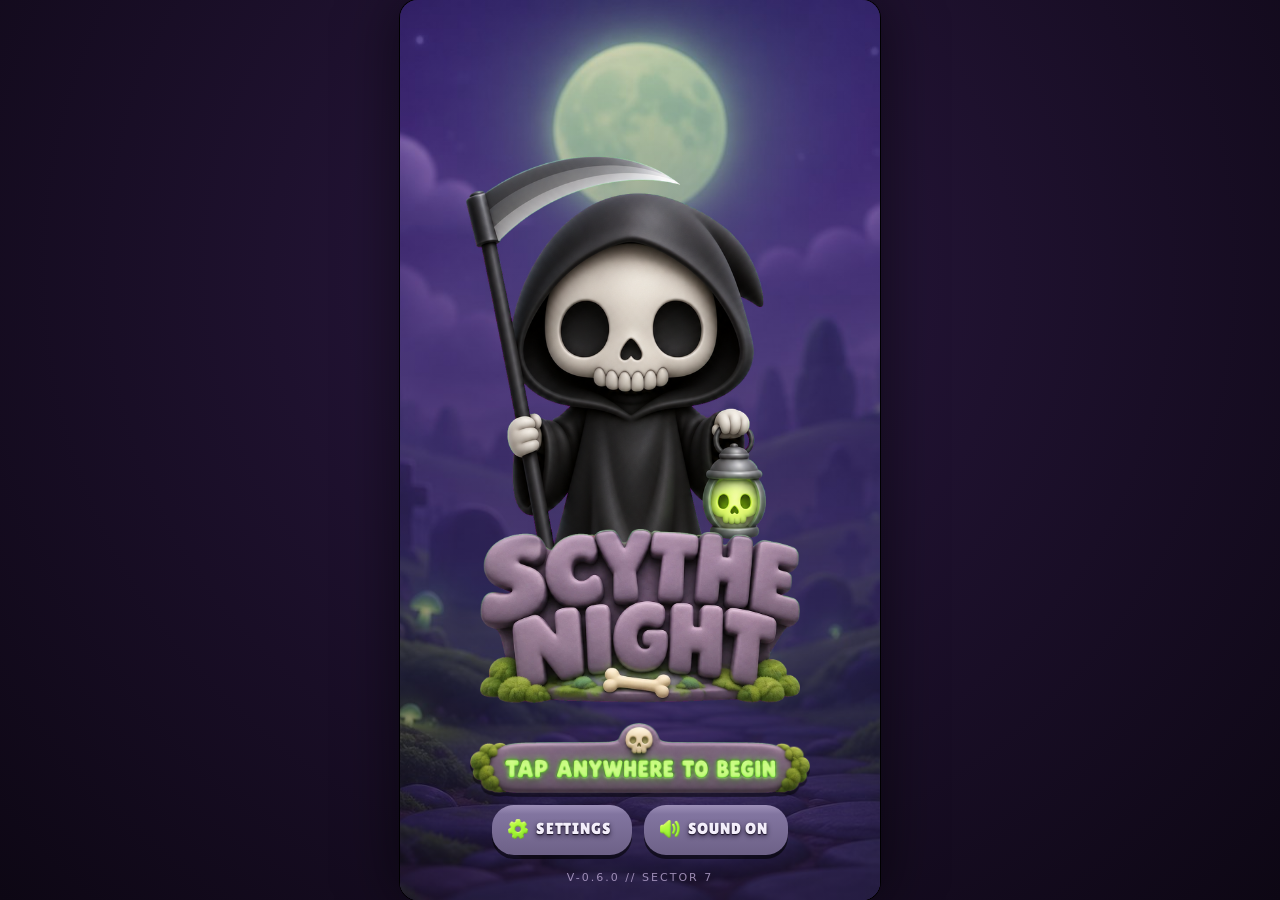
==== commit da7b8113: "Fix hidden name card, panel seams and blank story start Overlays now stack in the order they open. T" ====
--- a/index.html
+++ b/index.html
@@ -16,14 +16,14 @@
   <meta property="og:title" content="Scythe Night">
   <meta property="og:description" content="Two stories. One haunted night. Play free in your browser.">
   <meta property="og:url" content="https://scythe-night.vercel.app/">
-  <meta property="og:image" content="https://scythe-night.vercel.app/og-image.jpg">
+  <meta property="og:image" content="https://scythe-night.vercel.app/og-image.jpg?v=2">
   <meta property="og:image:width" content="1200">
   <meta property="og:image:height" content="630">
-  <meta property="og:image:alt" content="Pip the chibi reaper and two cartoon zombies under a full moon beside the Scythe Night logo.">
+  <meta property="og:image:alt" content="The Scythe Night logo between a hooded reaper with a green lantern and a survivor with a flashlight, above a moonlit cemetery and city.">
   <meta name="twitter:card" content="summary_large_image">
   <meta name="twitter:title" content="Scythe Night">
   <meta name="twitter:description" content="Two stories. One haunted night. Play free in your browser.">
-  <meta name="twitter:image" content="https://scythe-night.vercel.app/og-image.jpg">
+  <meta name="twitter:image" content="https://scythe-night.vercel.app/og-image.jpg?v=2">
   <link rel="preconnect" href="https://fonts.googleapis.com">
   <link rel="preconnect" href="https://fonts.gstatic.com" crossorigin>
   <link rel="stylesheet" href="https://fonts.googleapis.com/css2?family=Butcherman&family=Lilita+One&display=swap">
--- a/styles.css
+++ b/styles.css
@@ -21,6 +21,12 @@
   --font-chunky: "Lilita One", "Arial Rounded MT Bold", "Arial Black", system-ui, sans-serif;
   /* Soft shadow that keeps light text readable on stone, without a hard outline. */
   --ink-outline: 0 1px 1px rgba(20, 12, 32, .9), 0 2px 5px rgba(20, 12, 32, .75);
+  /* Matte stone, lit from above. The transparent border of each panel shows the rim. */
+  --stone-rim: linear-gradient(180deg, #a497bf 0%, #877a9f 16%, #6f6388 100%);
+  --slab-bg: linear-gradient(180deg, #9d90b8 0%, #8275a0 18%, #6d6187 100%) border-box;
+  --pill-bg: linear-gradient(180deg, #9689b1 0%, #7d7099 22%, #6a5e84 100%) border-box;
+  --board-bg: linear-gradient(180deg, #443b5a, #4b4262) padding-box, var(--stone-rim) border-box;
+  --stone-edge: inset 0 2px 4px rgba(15, 10, 25, .55), inset 0 -1px 0 rgba(255, 255, 255, .12);
   color-scheme: dark;
 }
 
@@ -146,8 +152,7 @@
   min-width: 58px;
   padding: 2px 8px 4px;
   border: 20px solid transparent;
-  border-image: url("assets/img/ui/slab.png") 42 fill / 20px stretch;
-  background: none;
+  background: var(--slab-bg); border-radius: 26px; box-shadow: none;
   color: var(--text);
   font-family: var(--font-chunky);
   font-weight: 400;
@@ -165,7 +170,7 @@
 .stone-btn .btn-icon { width: 26px; height: 26px; object-fit: contain; margin: -4px 0 -4px -4px; }
 .stone-btn.primary { color: var(--soul); }
 .stone-btn.danger { color: var(--danger); }
-.stone-btn.small { min-height: 50px; font-size: 16px; border-width: 16px; border-image-width: 16px; padding: 0 4px 2px; }
+.stone-btn.small { min-height: 50px; font-size: 16px; border-width: 16px; border-radius: 22px; padding: 0 4px 2px; }
 .stone-btn.small .btn-icon { width: 20px; height: 20px; }
 
 .stone-btn:active, .stone-btn.pressed {
@@ -276,7 +281,7 @@
   gap: 6px;
   padding: 0 10px 0 0;
   border: 14px solid transparent;
-  border-image: url("assets/img/ui/slab.png") 42 fill / 14px stretch;
+  background: var(--slab-bg); border-radius: 20px; box-shadow: none;
   filter: drop-shadow(0 3px 0 rgba(0, 0, 0, .55));
 }
 
@@ -331,7 +336,7 @@
   margin: 0;
   padding: 0 2px;
   border: 20px solid transparent;
-  border-image: url("assets/img/ui/board.png") 56 fill / 20px stretch;
+  background: var(--board-bg); border-radius: 26px; box-shadow: var(--stone-edge);
   filter: drop-shadow(0 4px 0 rgba(0, 0, 0, .5));
   font-size: 13px;
   line-height: 1.35;
@@ -346,7 +351,7 @@
 .stone-panel {
   position: relative;
   border: 30px solid transparent;
-  border-image: url("assets/img/ui/board.png") 56 fill / 30px stretch;
+  background: var(--board-bg); border-radius: 36px; box-shadow: var(--stone-edge);
   filter: drop-shadow(0 6px 0 rgba(0, 0, 0, .5));
   padding: 8px 4px 4px;
 }
@@ -451,7 +456,7 @@
   gap: 6px;
   padding: 0 8px 0 0;
   border: 14px solid transparent;
-  border-image: url("assets/img/ui/slab.png") 42 fill / 14px stretch;
+  background: var(--slab-bg); border-radius: 20px; box-shadow: none;
   filter: drop-shadow(0 3px 0 rgba(0, 0, 0, .55));
 }
 
@@ -501,7 +506,7 @@
   min-height: 34px;
   padding: 0 4px 1px;
   border: 10px solid transparent;
-  border-image: url("assets/img/ui/pill.png") 30 fill / 10px stretch;
+  background: var(--pill-bg); border-radius: 16px; box-shadow: none;
   filter: drop-shadow(0 2px 0 rgba(0, 0, 0, .55));
   font-family: var(--font-chunky);
   font-size: 16px;
@@ -539,7 +544,7 @@
   max-width: calc(100% - 32px);
   padding: 0 4px 1px;
   border: 10px solid transparent;
-  border-image: url("assets/img/ui/pill.png") 30 fill / 10px stretch;
+  background: var(--pill-bg); border-radius: 16px; box-shadow: none;
   filter: drop-shadow(0 2px 0 rgba(0, 0, 0, .55));
   font-size: 12px;
   font-weight: 700;
@@ -580,7 +585,7 @@
   transform: translateX(-50%);
   padding: 0 10px 2px;
   border: 20px solid transparent;
-  border-image: url("assets/img/ui/slab.png") 42 fill / 20px stretch;
+  background: var(--slab-bg); border-radius: 26px; box-shadow: none;
   filter: drop-shadow(0 4px 0 rgba(0, 0, 0, .55));
   font-family: var(--font-chunky);
   font-size: 24px;
@@ -882,7 +887,7 @@
   min-height: 34px;
   padding: 0 4px 1px;
   border: 10px solid transparent;
-  border-image: url("assets/img/ui/pill.png") 30 fill / 10px stretch;
+  background: var(--pill-bg); border-radius: 16px; box-shadow: none;
   filter: drop-shadow(0 2px 0 rgba(0, 0, 0, .55));
   font-family: var(--font-chunky);
   font-size: 18px;
@@ -926,25 +931,25 @@
 .page-body { display: flex; flex-direction: column; gap: 10px; padding-bottom: 12px; min-width: 0; }
 .screen-page > * { flex-shrink: 0; }
 .page-intro { margin: 0; padding: 0 2px; border: 20px solid transparent;
-  border-image: url("assets/img/ui/board.png") 56 fill / 20px stretch;
+  background: var(--board-bg); border-radius: 26px; box-shadow: var(--stone-edge);
   filter: drop-shadow(0 4px 0 rgba(0, 0, 0, .5)); font-size: 14px; line-height: 1.4; }
 .page-body > .fine-print, .page-body > .done-line, .page-body > .warn-line {
   margin: 0;
   padding: 0 2px;
   border: 20px solid transparent;
-  border-image: url("assets/img/ui/board.png") 56 fill / 20px stretch;
+  background: var(--board-bg); border-radius: 26px; box-shadow: var(--stone-edge);
   filter: drop-shadow(0 4px 0 rgba(0, 0, 0, .5));
   color: var(--text);
 }
 .page-body > .done-line { color: var(--soul); }
 .page-body > .warn-line { color: var(--danger); }
 .page-note { margin: 0; padding: 0 2px; border: 14px solid transparent;
-  border-image: url("assets/img/ui/slab.png") 42 fill / 14px stretch;
+  background: var(--slab-bg); border-radius: 20px; box-shadow: none;
   filter: drop-shadow(0 3px 0 rgba(0, 0, 0, .5)); font-weight: 800; text-shadow: var(--ink-outline); }
 .more-grid { width: 100%; align-items: center; gap: 12px; }
 .card-stack { display: flex; flex-direction: column; gap: 10px; }
 .empty { padding: 6px; text-align: center; border: 20px solid transparent;
-  border-image: url("assets/img/ui/board.png") 56 fill / 20px stretch;
+  background: var(--board-bg); border-radius: 26px; box-shadow: var(--stone-edge);
   filter: drop-shadow(0 4px 0 rgba(0, 0, 0, .5)); margin: 0; }
 
 .stone-card {
@@ -952,9 +957,8 @@
   gap: 12px;
   padding: 2px;
   border: 20px solid transparent;
-  border-image: url("assets/img/ui/board.png") 56 fill / 20px stretch;
+  background: var(--board-bg); border-radius: 26px; box-shadow: var(--stone-edge);
   filter: drop-shadow(0 4px 0 rgba(0, 0, 0, .5));
-  background: none;
   color: var(--text);
   text-align: left;
 }
@@ -983,7 +987,7 @@
 .char-name { margin: 0; font-family: var(--font-chunky); font-weight: 400; font-size: 26px; color: var(--amber); text-shadow: var(--ink-outline); }
 .char-preview { width: 130px; height: 150px; flex-shrink: 0; }
 .option { display: flex; align-items: center; gap: 8px; padding: 0 2px; margin-bottom: 6px; border: 20px solid transparent;
-  border-image: url("assets/img/ui/board.png") 56 fill / 20px stretch;
+  background: var(--board-bg); border-radius: 26px; box-shadow: var(--stone-edge);
   filter: drop-shadow(0 4px 0 rgba(0, 0, 0, .5)); }
 .option.selected { filter: drop-shadow(0 4px 0 rgba(0, 0, 0, .5)) brightness(1.3); }
 .option.selected strong { color: var(--soul); }
@@ -997,25 +1001,25 @@
 .bar i { position: absolute; inset: 0 auto 0 0; background: linear-gradient(180deg, #d5ff85, #7fbe2e); }
 .bar b { position: relative; display: block; text-align: center; font-size: 12px; line-height: 18px; text-shadow: var(--ink-outline); }
 .badge-line { margin: 0; padding: 0 2px; border: 14px solid transparent;
-  border-image: url("assets/img/ui/slab.png") 42 fill / 14px stretch;
+  background: var(--slab-bg); border-radius: 20px; box-shadow: none;
   filter: drop-shadow(0 3px 0 rgba(0, 0, 0, .5)); color: var(--amber); font-family: var(--font-chunky); font-size: 18px; text-align: center; text-shadow: var(--ink-outline); }
 
 .stat-grid { display: grid; grid-template-columns: repeat(2, minmax(0, 1fr)); gap: 8px; }
 .stat { padding: 0 2px; min-width: 0; border: 20px solid transparent;
-  border-image: url("assets/img/ui/board.png") 56 fill / 20px stretch;
+  background: var(--board-bg); border-radius: 26px; box-shadow: var(--stone-edge);
   filter: drop-shadow(0 4px 0 rgba(0, 0, 0, .5)); }
 .stat small { display: block; font-size: 12px; color: var(--text); line-height: 1.25; }
 .stat strong { display: block; font-family: var(--font-chunky); font-weight: 400; font-size: 24px; color: var(--amber); text-shadow: var(--ink-outline); }
 .run-list { list-style: none; margin: 0; padding: 0; display: flex; flex-direction: column; gap: 6px; }
 .run-row { padding: 0 2px; border: 20px solid transparent;
-  border-image: url("assets/img/ui/board.png") 56 fill / 20px stretch;
+  background: var(--board-bg); border-radius: 26px; box-shadow: var(--stone-edge);
   filter: drop-shadow(0 4px 0 rgba(0, 0, 0, .5)); font-size: 14px; }
 .run-row small { display: block; color: var(--text); font-size: 12px; margin-top: 2px; }
 .run-row .victory { color: var(--soul); font-weight: 800; }
 .run-row .defeat { color: var(--danger); font-weight: 800; }
 
 .day-track { list-style: none; margin: 0; padding: 0; display: grid; grid-template-columns: repeat(4, 1fr); gap: 6px; }
-.day { display: flex; flex-direction: column; align-items: center; gap: 2px; padding: 0; min-width: 0; border: 12px solid transparent; border-image: url("assets/img/ui/slab.png") 42 fill / 12px stretch; filter: drop-shadow(0 3px 0 rgba(0, 0, 0, .5)) brightness(.8); }
+.day { display: flex; flex-direction: column; align-items: center; gap: 2px; padding: 0; min-width: 0; border: 12px solid transparent; background: var(--slab-bg); border-radius: 18px; box-shadow: none; filter: drop-shadow(0 3px 0 rgba(0, 0, 0, .5)) brightness(.8); }
 .day small { font-size: 11px; color: var(--text); text-shadow: 0 1px 0 var(--ink); white-space: nowrap; }
 .day.next { filter: drop-shadow(0 3px 0 rgba(0, 0, 0, .5)) brightness(1.15); }
 
@@ -1064,15 +1068,23 @@
 .post-row input {
   flex: 1;
   min-width: 0;
-  min-height: 48px;
-  padding: 8px 12px;
-  border-radius: 10px;
-  border: 2px solid var(--ink);
-  background: linear-gradient(180deg, #1f1a28, #2a2333);
-  box-shadow: inset 0 2px 0 #120d18, 0 2px 0 #4b4259;
+  min-height: 50px;
+  padding: 8px 14px;
+  border-radius: 14px;
+  border: 2px solid rgba(164, 151, 191, .45);
+  background: linear-gradient(180deg, #2a2338, #362d47);
+  box-shadow: inset 0 2px 5px rgba(10, 6, 18, .6);
   color: var(--text);
+  caret-color: var(--soul);
   font: inherit;
   font-size: 16px; /* below 16px, iPhones zoom in on focus */
+  transition: border-color .12s ease, box-shadow .12s ease;
+}
+.post-row input::placeholder { color: var(--text-dim); opacity: .75; }
+.post-row input:focus {
+  outline: 0;
+  border-color: var(--soul);
+  box-shadow: inset 0 2px 5px rgba(10, 6, 18, .6), 0 0 8px rgba(186, 244, 90, .45);
 }
 .post-row input:disabled { opacity: .7; }
 .post-form .fine-print, .post-form .saved-line, .post-form .warn-line { margin: 6px 0 0; }
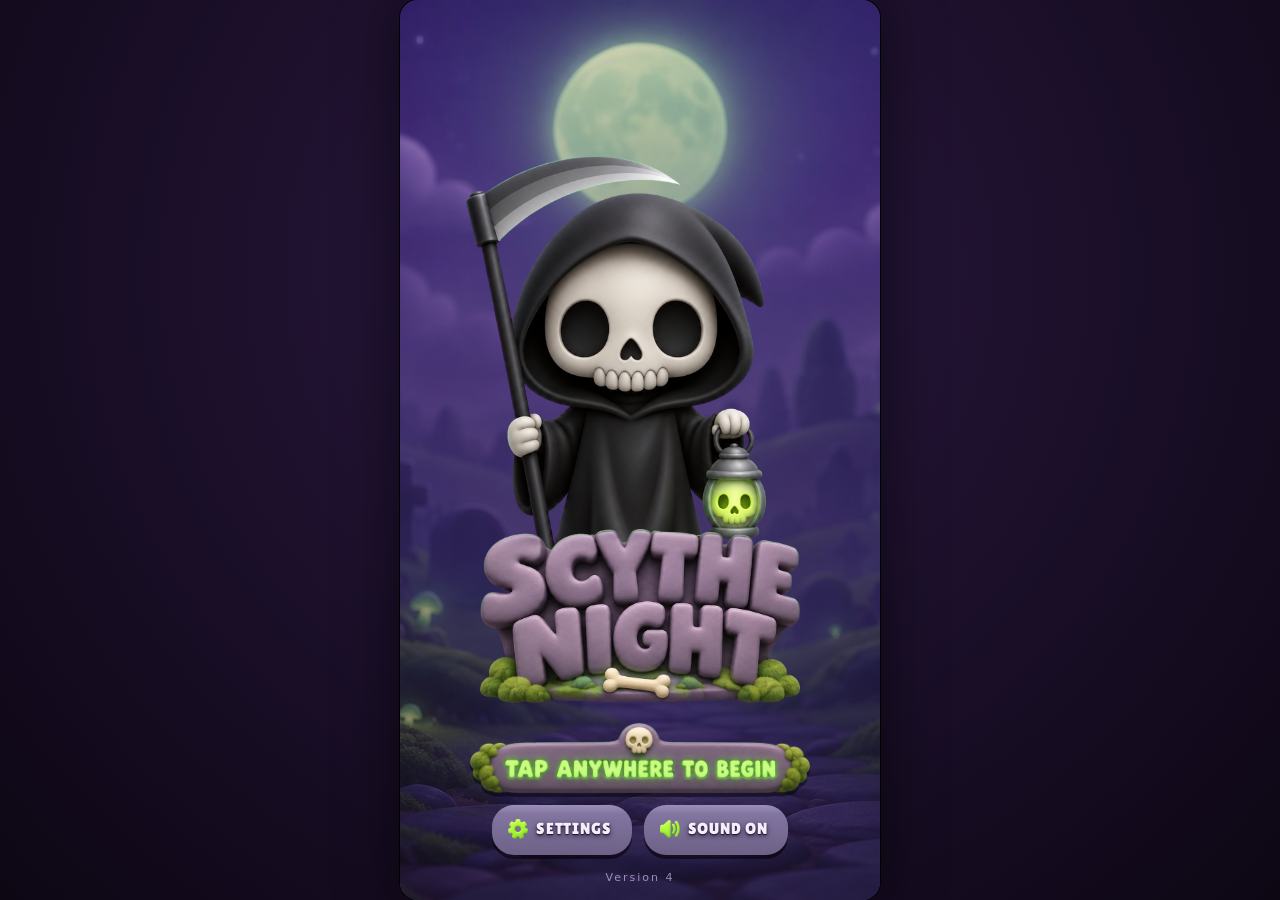
==== commit 3741068c: "Show Version 4 on the splash screen Replaces the old version label and removes the Sector 7 text.  C" ====
--- a/index.html
+++ b/index.html
@@ -56,7 +56,7 @@
           <button id="btn-splash-settings" class="stone-btn small" type="button"><img class="btn-icon" src="assets/img/ui/icon-gear.png" alt="">Settings</button>
           <button id="btn-splash-sound" class="stone-btn small" type="button" aria-pressed="false"><img class="btn-icon" src="assets/img/ui/icon-sound.png" alt=""><span>Sound on</span></button>
         </div>
-        <p class="version">V-0.6.0 // SECTOR 7</p>
+        <p class="version">Version 4</p>
       </div>
     </section>
 
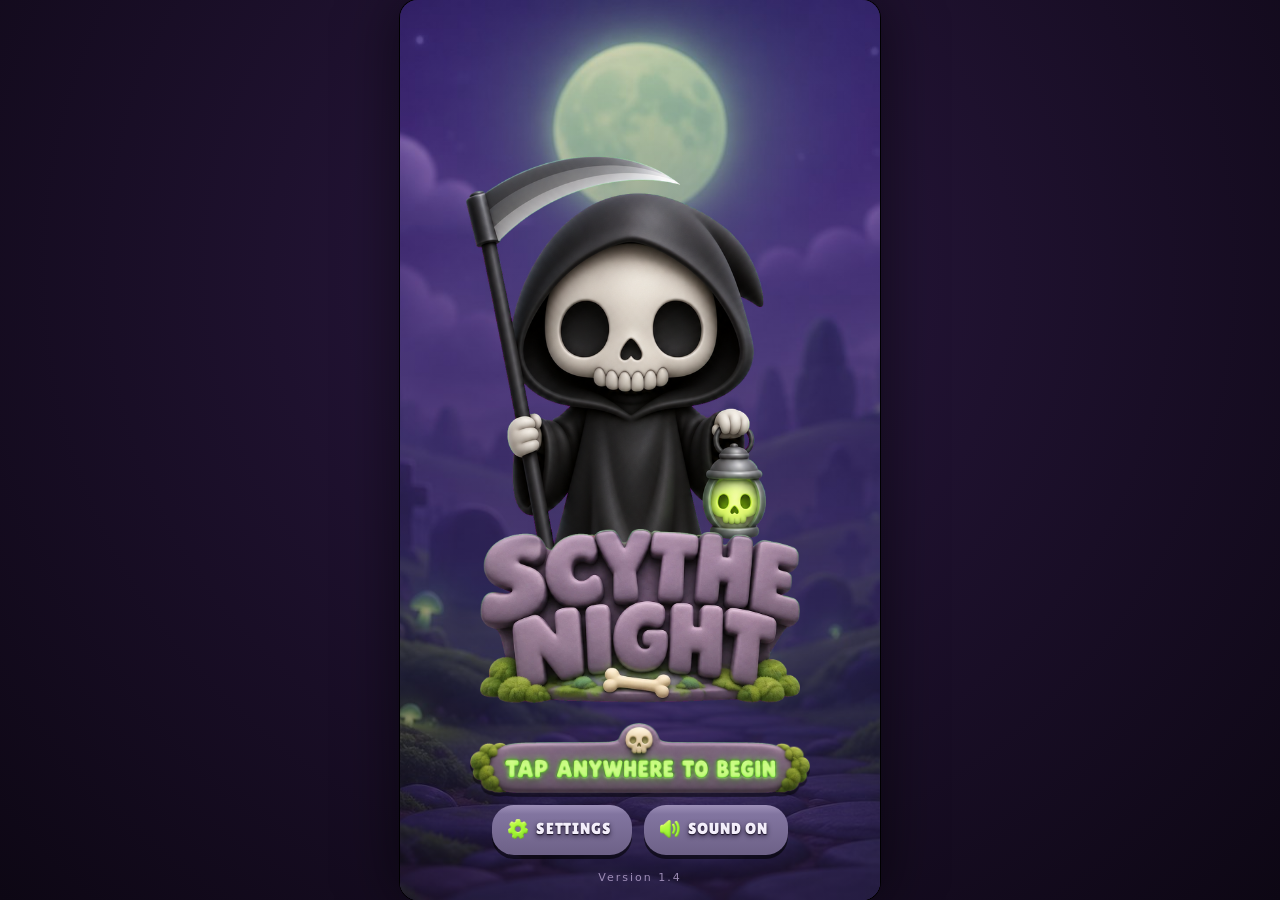
==== commit d02482d0: "Post high scores automatically and recover from render failures Standard Keeper runs now post at the" ====
--- a/index.html
+++ b/index.html
@@ -56,7 +56,7 @@
           <button id="btn-splash-settings" class="stone-btn small" type="button"><img class="btn-icon" src="assets/img/ui/icon-gear.png" alt="">Settings</button>
           <button id="btn-splash-sound" class="stone-btn small" type="button" aria-pressed="false"><img class="btn-icon" src="assets/img/ui/icon-sound.png" alt=""><span>Sound on</span></button>
         </div>
-        <p class="version">Version 4</p>
+        <p class="version">Version 1.4</p>
       </div>
     </section>
 
@@ -64,9 +64,14 @@
     <section id="screen-menu" class="screen screen-menu bg-cemetery" aria-labelledby="menu-title" hidden>
       <header class="topbar">
         <div class="wallet" data-wallet></div>
-        <button id="btn-menu-sound" class="round-btn" type="button" aria-label="Sound on" aria-pressed="true">
-          <img data-sound-icon src="assets/img/ui/icon-sound.png" alt="">
-        </button>
+        <div class="topbar-buttons">
+          <button class="round-btn" type="button" data-route="records" aria-label="Leaderboard">
+            <img src="assets/img/ui/icon-trophy.png" alt="">
+          </button>
+          <button id="btn-menu-sound" class="round-btn" type="button" aria-label="Sound on" aria-pressed="true">
+            <img data-sound-icon src="assets/img/ui/icon-sound.png" alt="">
+          </button>
+        </div>
       </header>
       <h1 id="menu-title" class="menu-logo"><img src="assets/img/title-logo.webp" alt="Scythe Night" draggable="false"></h1>
       <button id="btn-menu-play" class="grave-btn grave-play" type="button">
@@ -209,8 +214,8 @@
         <p id="results-ending" class="results-ending"></p>
         <div id="results-rewards" class="results-rewards"></div>
         <form id="post-form" class="post-form" hidden>
-          <h2 class="panel-heading"><label for="post-name">Post to the leaderboard</label></h2>
-          <div class="post-row">
+          <h2 class="panel-heading"><label for="post-name">Leaderboard</label></h2>
+          <div id="post-row" class="post-row">
             <input id="post-name" type="text" autocomplete="nickname" spellcheck="false" placeholder="Your name">
             <button id="btn-post" class="stone-btn small primary" type="submit">Post</button>
           </div>
--- a/styles.css
+++ b/styles.css
@@ -1065,6 +1065,7 @@
 
 .post-form { margin-top: 6px; }
 .post-row { display: flex; gap: 8px; align-items: center; }
+.post-row[hidden] { display: none; }
 .post-row input {
   flex: 1;
   min-width: 0;
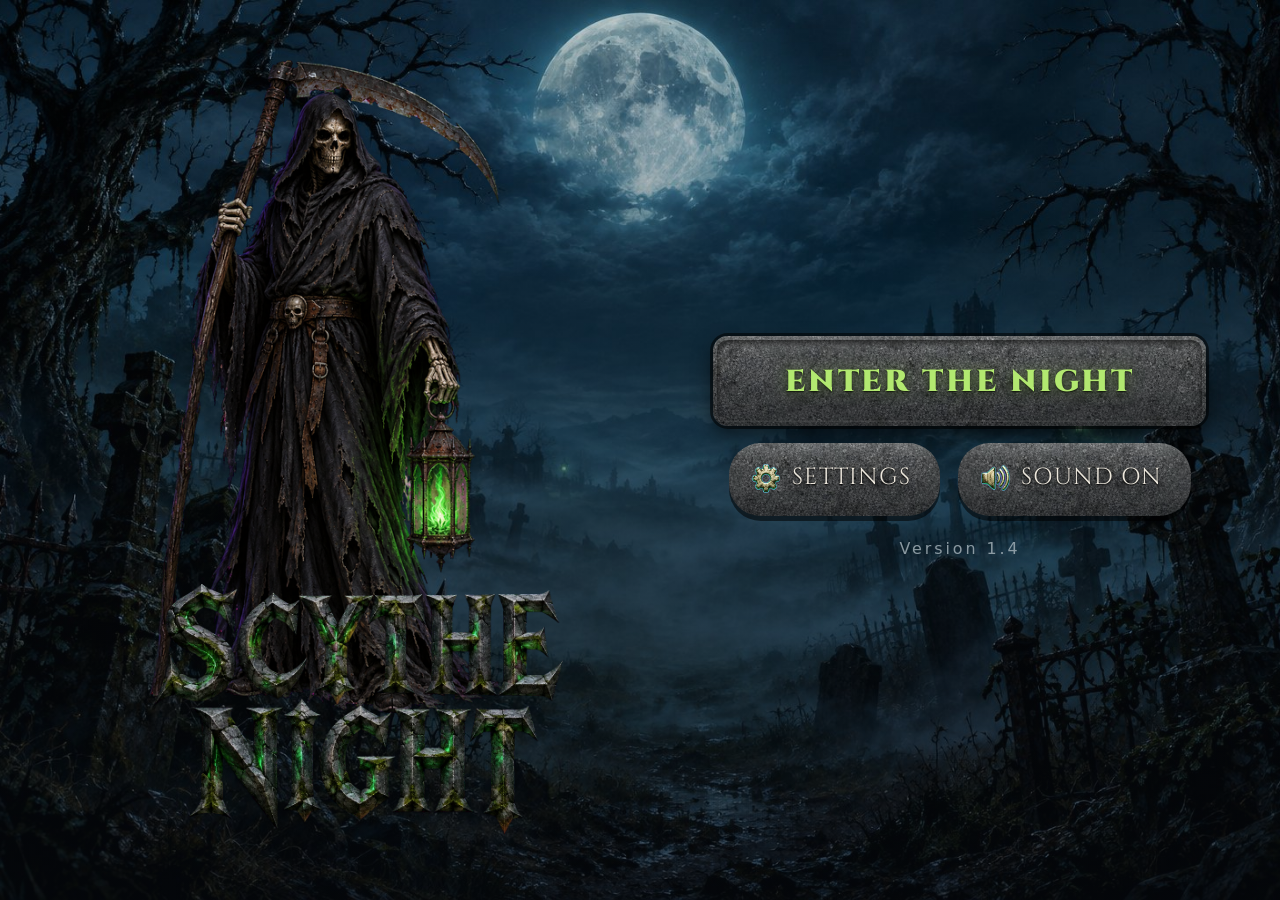
==== commit 5788de0d: "Realistic art, a bigger city, five new monsters and landscape play - Replace the clay look everywher" ====
--- a/index.html
+++ b/index.html
@@ -26,11 +26,17 @@
   <meta name="twitter:image" content="https://scythe-night.vercel.app/og-image.jpg?v=2">
   <link rel="preconnect" href="https://fonts.googleapis.com">
   <link rel="preconnect" href="https://fonts.gstatic.com" crossorigin>
-  <link rel="stylesheet" href="https://fonts.googleapis.com/css2?family=Butcherman&family=Lilita+One&display=swap">
+  <link rel="stylesheet" href="https://fonts.googleapis.com/css2?family=Butcherman&family=Cinzel:wght@600;700;900&display=swap">
   <link rel="stylesheet" href="styles.css">
 </head>
 <body>
   <div id="app" class="app">
+
+    <!-- Scythe Night is a landscape game: a phone held upright is asked to turn. -->
+    <div id="rotate-hint" class="rotate-hint" role="status" aria-live="polite">
+      <div class="rotate-phone" aria-hidden="true"></div>
+      <p>Turn your phone sideways to play</p>
+    </div>
 
     <!-- Boot -->
     <section id="screen-boot" class="screen screen-boot" aria-labelledby="boot-title">
@@ -49,8 +55,7 @@
       </div>
       <div class="splash-actions">
         <button id="btn-play" class="banner-btn" type="button">
-          <img src="assets/img/banner-tap.png" alt="" draggable="false">
-          <span class="visually-hidden">Play</span>
+          <span class="banner-text">Enter the night</span>
         </button>
         <div class="splash-row">
           <button id="btn-splash-settings" class="stone-btn small" type="button"><img class="btn-icon" src="assets/img/ui/icon-gear.png" alt="">Settings</button>
@@ -114,7 +119,7 @@
         </div>
       </header>
       <h1 id="select-title" class="select-banner">
-        <img src="assets/img/banner-select.png" alt="Select your story" draggable="false">
+        <span class="banner-text">Select your story</span>
       </h1>
       <div class="card-list">
         <div class="story-col">
@@ -141,9 +146,12 @@
     <!-- Intro / how to play -->
     <section id="screen-intro" class="screen screen-intro bg-cemetery" aria-labelledby="intro-title" hidden>
       <div class="stone-panel intro-panel">
+        <div class="intro-col intro-lead">
         <canvas id="intro-preview" class="intro-preview" aria-hidden="true"></canvas>
         <h1 id="intro-title" class="display-title"></h1>
         <p id="intro-story" class="intro-story"></p>
+        </div>
+        <div class="intro-col">
         <h2 class="panel-heading">How to play</h2>
         <ul id="intro-rules" class="rule-list"></ul>
         <h2 class="panel-heading">Controls</h2>
@@ -152,6 +160,7 @@
         <div class="panel-actions">
           <button id="btn-intro-back" class="stone-btn" type="button"><img class="btn-icon" src="assets/img/ui/icon-back.png" alt="">Back</button>
           <button id="btn-intro-start" class="stone-btn primary" type="button"><img class="btn-icon" src="assets/img/ui/icon-play.png" alt="">Start</button>
+        </div>
         </div>
       </div>
     </section>
@@ -203,6 +212,7 @@
     <!-- Results -->
     <section id="screen-results" class="screen screen-results bg-cemetery dim" aria-labelledby="results-title" hidden>
       <div class="stone-panel results-panel">
+        <div class="results-scroll">
         <h1 id="results-title" class="display-title"></h1>
         <p id="results-reason" class="results-reason"></p>
         <table class="results-table" id="results-table"><tbody></tbody></table>
@@ -221,6 +231,7 @@
           </div>
           <p id="post-status" class="fine-print" role="status"></p>
         </form>
+        </div>
       </div>
       <div class="results-foot">
       <div class="results-actions">
--- a/styles.css
+++ b/styles.css
@@ -1,32 +1,34 @@
 :root {
-  --deep: #251638;
-  --violet: #49305f;
-  --lavender: #bba8d3;
-  --stone: #77717e;
-  --stone-dark: #3d3549;
-  --stone-mid: #5a5068;
-  --soul: #baf45a;
-  --amber: #ffd789;
-  --ink: #181020;
-  --danger: #ff8a8a;
-  --text: #f3eefa;
-  --text-dim: #cfc4de;
+  /* Night stone and iron: cold blue-black, weathered granite, bone-white text, a little soul green. */
+  --deep: #0c1117;
+  --violet: #1b2530;
+  --lavender: #a9b6bd;
+  --stone: #6b7074;
+  --stone-dark: #262b31;
+  --stone-mid: #40464d;
+  --soul: #b2e870;
+  --amber: #f2c97a;
+  --ink: #07090c;
+  --danger: #ff8a7a;
+  --text: #ece7dc;
+  --text-dim: #bdb6a8;
   --hud-h: 72px;
   --controls-h: 148px;
   --safe-b: env(safe-area-inset-bottom, 0px);
   --safe-t: env(safe-area-inset-top, 0px);
   --font-ui: system-ui, -apple-system, "Segoe UI", Roboto, "Helvetica Neue", Arial, sans-serif;
-  --font-display: "Lilita One", "Arial Rounded MT Bold", "Arial Black", system-ui, sans-serif;
-  /* Chunky rounded face for buttons, HUD numbers and labels, like the reference kit. */
-  --font-chunky: "Lilita One", "Arial Rounded MT Bold", "Arial Black", system-ui, sans-serif;
+  /* Carved Roman capitals, like letters cut into a headstone. */
+  --font-display: "Cinzel", "Trajan Pro", Georgia, "Times New Roman", serif;
+  --font-chunky: "Cinzel", "Trajan Pro", Georgia, "Times New Roman", serif;
   /* Soft shadow that keeps light text readable on stone, without a hard outline. */
-  --ink-outline: 0 1px 1px rgba(20, 12, 32, .9), 0 2px 5px rgba(20, 12, 32, .75);
+  --ink-outline: 0 1px 1px rgba(0, 0, 0, .95), 0 2px 6px rgba(0, 0, 0, .8);
   /* Matte stone, lit from above. The transparent border of each panel shows the rim. */
-  --stone-rim: linear-gradient(180deg, #a497bf 0%, #877a9f 16%, #6f6388 100%);
-  --slab-bg: linear-gradient(180deg, #9d90b8 0%, #8275a0 18%, #6d6187 100%) border-box;
-  --pill-bg: linear-gradient(180deg, #9689b1 0%, #7d7099 22%, #6a5e84 100%) border-box;
-  --board-bg: linear-gradient(180deg, #443b5a, #4b4262) padding-box, var(--stone-rim) border-box;
-  --stone-edge: inset 0 2px 4px rgba(15, 10, 25, .55), inset 0 -1px 0 rgba(255, 255, 255, .12);
+  --granite: url("assets/img/ui/granite.jpg") center / 192px;
+  --stone-rim: linear-gradient(180deg, rgba(150, 156, 162, .55) 0%, rgba(70, 76, 82, .35) 16%, rgba(20, 24, 28, .55) 100%), var(--granite);
+  --slab-bg: linear-gradient(180deg, rgba(160, 166, 170, .35) 0%, rgba(60, 66, 72, .2) 22%, rgba(12, 15, 19, .5) 100%) border-box, url("assets/img/ui/granite.jpg") center / 192px border-box;
+  --pill-bg: linear-gradient(180deg, rgba(150, 156, 160, .3) 0%, rgba(50, 56, 62, .2) 25%, rgba(12, 15, 19, .55) 100%) border-box, url("assets/img/ui/granite.jpg") center / 192px border-box;
+  --board-bg: linear-gradient(180deg, rgba(18, 22, 28, .9), rgba(24, 29, 36, .92)) padding-box, var(--stone-rim) border-box;
+  --stone-edge: inset 0 2px 5px rgba(0, 0, 0, .7), inset 0 -1px 0 rgba(255, 255, 255, .1);
   color-scheme: dark;
 }
 
@@ -36,7 +38,7 @@
   margin: 0;
   height: 100%;
   touch-action: manipulation; /* no double-tap zoom anywhere; menus still scroll */
-  background: #120a1c;
+  background: #0d0e10;
   color: var(--text);
   font-family: var(--font-ui);
   -webkit-tap-highlight-color: transparent;
@@ -87,14 +89,14 @@
 
 .bg-cemetery {
   background:
-    linear-gradient(180deg, rgba(37, 22, 56, .15) 0%, rgba(24, 16, 32, .55) 100%),
+    linear-gradient(180deg, rgba(6, 10, 16, .15) 0%, rgba(6, 10, 16, .6) 100%),
     url("assets/img/bg-cemetery.jpg") center top / cover no-repeat,
     var(--deep);
 }
 
 .bg-cemetery.dim {
   background:
-    linear-gradient(180deg, rgba(18, 10, 28, .7), rgba(18, 10, 28, .88)),
+    linear-gradient(180deg, rgba(6, 9, 14, .72), rgba(6, 9, 14, .9)),
     url("assets/img/bg-cemetery.jpg") center top / cover no-repeat,
     var(--deep);
 }
@@ -208,8 +210,24 @@
   touch-action: manipulation;
 }
 
-.banner-btn img { width: 100%; display: block; filter: drop-shadow(0 4px 0 rgba(0, 0, 0, .5)); }
-.banner-btn:active img { transform: translateY(3px); }
+/* A carved granite plaque with real words on it, so it reads the same on touch, desktop and TV. */
+.banner-text {
+  display: block;
+  padding: 14px 22px;
+  border: 3px solid transparent;
+  border-radius: 10px;
+  background: var(--slab-bg);
+  box-shadow: var(--stone-edge), 0 0 0 2px rgba(0, 0, 0, .55), 0 6px 14px rgba(0, 0, 0, .6);
+  font-family: var(--font-display);
+  font-weight: 900;
+  font-size: 21px;
+  letter-spacing: 2px;
+  text-transform: uppercase;
+  color: var(--soul);
+  text-shadow: 0 0 10px rgba(178, 232, 112, .45), var(--ink-outline);
+}
+.banner-btn:active .banner-text { transform: translateY(3px); }
+.select-banner .banner-text { font-size: 18px; padding: 10px 18px; text-align: center; }
 
 /* ---------- Splash ---------- */
 
@@ -397,7 +415,7 @@
   padding: 1px 7px 2px;
   border-radius: 6px;
   border: 2px solid var(--ink);
-  background: linear-gradient(180deg, #6e6386, #4b4259);
+  background: linear-gradient(180deg, #626a77, #424750);
   color: var(--text);
   box-shadow: 0 2px 0 var(--ink);
 }
@@ -437,7 +455,7 @@
   align-items: flex-start;
   gap: 8px;
   padding: calc(10px + var(--safe-t)) 12px 4px;
-  background: linear-gradient(180deg, rgba(14, 7, 24, .78) 0%, rgba(14, 7, 24, .45) 70%, rgba(14, 7, 24, 0) 100%);
+  background: linear-gradient(180deg, rgba(10, 11, 12, .78) 0%, rgba(10, 11, 12, .45) 70%, rgba(10, 11, 12, 0) 100%);
   pointer-events: none;
 }
 
@@ -575,7 +593,7 @@
   position: absolute;
   inset: 0;
   pointer-events: none;
-  background: radial-gradient(ellipse 75% 60% at 50% 50%, rgba(12, 4, 24, 0) 45%, rgba(12, 4, 24, .6) 100%);
+  background: radial-gradient(ellipse 75% 60% at 50% 50%, rgba(8, 9, 10, 0) 45%, rgba(8, 9, 10, .6) 100%);
 }
 
 .toast {
@@ -609,7 +627,7 @@
   justify-content: space-between;
   align-items: flex-end;
   padding: 24px 18px calc(14px + var(--safe-b));
-  background: linear-gradient(0deg, rgba(14, 7, 24, .7) 0%, rgba(14, 7, 24, .35) 65%, rgba(14, 7, 24, 0) 100%);
+  background: linear-gradient(0deg, rgba(10, 11, 12, .7) 0%, rgba(10, 11, 12, .35) 65%, rgba(10, 11, 12, 0) 100%);
   touch-action: none;
   user-select: none;
   pointer-events: none;
@@ -700,15 +718,15 @@
 /* Recessed dark stone rows, like the reference's Points Earned board. */
 .results-table td {
   padding: 8px 12px;
-  background: #1f1a28;
+  background: #1b1d21;
   border-top: 2px solid #120d18;
-  border-bottom: 2px solid #4b4259;
+  border-bottom: 2px solid #424750;
   font-family: var(--font-chunky);
   text-shadow: var(--ink-outline);
 }
 
 .results-table td:first-child { border-left: 2px solid #120d18; border-radius: 8px 0 0 8px; text-transform: uppercase; font-size: 15px; letter-spacing: .5px; }
-.results-table td:last-child { border-right: 2px solid #4b4259; border-radius: 0 8px 8px 0; text-align: right; font-size: 17px; }
+.results-table td:last-child { border-right: 2px solid #424750; border-radius: 0 8px 8px 0; text-align: right; font-size: 17px; }
 .results-table .row-icon { width: 22px; height: 22px; object-fit: contain; vertical-align: -5px; margin-right: 8px; }
 
 .results-total {
@@ -719,9 +737,9 @@
   margin-top: 8px;
   padding: 8px 10px;
   border-radius: 12px;
-  background: #1f1a28;
+  background: #1b1d21;
   border-top: 2px solid #120d18;
-  border-bottom: 2px solid #4b4259;
+  border-bottom: 2px solid #424750;
 }
 
 .results-total img { width: 46px; height: 64px; object-fit: contain; filter: drop-shadow(0 0 8px rgba(186, 244, 90, .5)); }
@@ -746,7 +764,7 @@
   align-items: center;
   justify-content: center;
   padding: calc(16px + var(--safe-t)) 16px calc(16px + var(--safe-b));
-  background: rgba(12, 6, 20, .72);
+  background: rgba(9, 9, 10, .72);
   overflow-y: auto;
 }
 
@@ -778,14 +796,14 @@
   height: 12px;
   border-radius: 999px;
   border: 2px solid var(--ink);
-  background: linear-gradient(180deg, #120d18, #2a2333);
-  box-shadow: 0 2px 0 #4b4259;
+  background: linear-gradient(180deg, #120d18, #24272c);
+  box-shadow: 0 2px 0 #424750;
 }
 .setting input[type="range"]::-moz-range-track {
   height: 10px;
   border-radius: 999px;
   border: 2px solid var(--ink);
-  background: linear-gradient(180deg, #120d18, #2a2333);
+  background: linear-gradient(180deg, #120d18, #24272c);
 }
 .setting input[type="range"]::-webkit-slider-thumb {
   -webkit-appearance: none;
@@ -810,8 +828,8 @@
   padding: 8px 12px;
   border-radius: 10px;
   border: 2px solid var(--ink);
-  background: linear-gradient(180deg, #2a2333, #1f1a28);
-  box-shadow: inset 0 2px 0 #120d18, 0 2px 0 #4b4259;
+  background: linear-gradient(180deg, #24272c, #1b1d21);
+  box-shadow: inset 0 2px 0 #120d18, 0 2px 0 #424750;
   color: var(--text);
   font: inherit;
 }
@@ -997,7 +1015,7 @@
 .claim-row { align-items: center; justify-content: space-between; }
 .claim-text { display: flex; flex-direction: column; gap: 3px; min-width: 0; flex: 1; font-size: 14px; }
 .claim-row .stone-btn { flex-shrink: 0; }
-.bar { position: relative; height: 22px; border-radius: 999px; border: 2px solid var(--ink); background: #181020; overflow: hidden; }
+.bar { position: relative; height: 22px; border-radius: 999px; border: 2px solid var(--ink); background: #131417; overflow: hidden; }
 .bar i { position: absolute; inset: 0 auto 0 0; background: linear-gradient(180deg, #d5ff85, #7fbe2e); }
 .bar b { position: relative; display: block; text-align: center; font-size: 12px; line-height: 18px; text-shadow: var(--ink-outline); }
 .badge-line { margin: 0; padding: 0 2px; border: 14px solid transparent;
@@ -1033,7 +1051,7 @@
 .pause-grid .stone-btn { width: 100%; font-size: 18px; }
 .pause-grid .menu-stack { gap: 8px; margin-top: 0; }
 
-.overlay-tab { z-index: 40; background: rgba(12, 6, 20, .92); }
+.overlay-tab { z-index: 40; background: rgba(9, 9, 10, .92); }
 
 /* ---------- Shared leaderboard ---------- */
 
@@ -1046,9 +1064,9 @@
   gap: 8px;
   padding: 5px 10px;
   border-radius: 8px;
-  background: #1f1a28;
+  background: #1b1d21;
   border-top: 2px solid #120d18;
-  border-bottom: 2px solid #4b4259;
+  border-bottom: 2px solid #424750;
   font-family: var(--font-chunky);
   font-size: 17px;
   text-shadow: var(--ink-outline);
@@ -1072,9 +1090,9 @@
   min-height: 50px;
   padding: 8px 14px;
   border-radius: 14px;
-  border: 2px solid rgba(164, 151, 191, .45);
-  background: linear-gradient(180deg, #2a2338, #362d47);
-  box-shadow: inset 0 2px 5px rgba(10, 6, 18, .6);
+  border: 2px solid rgba(147, 159, 178, .45);
+  background: linear-gradient(180deg, #24272c, #2f3339);
+  box-shadow: inset 0 2px 5px rgba(8, 9, 10, .6);
   color: var(--text);
   caret-color: var(--soul);
   font: inherit;
@@ -1085,7 +1103,7 @@
 .post-row input:focus {
   outline: 0;
   border-color: var(--soul);
-  box-shadow: inset 0 2px 5px rgba(10, 6, 18, .6), 0 0 8px rgba(186, 244, 90, .45);
+  box-shadow: inset 0 2px 5px rgba(8, 9, 10, .6), 0 0 8px rgba(186, 244, 90, .45);
 }
 .post-row input:disabled { opacity: .7; }
 .post-form .fine-print, .post-form .saved-line, .post-form .warn-line { margin: 6px 0 0; }
@@ -1107,7 +1125,7 @@
   gap: 6px;
   margin: 0 -16px;
   padding: 10px 16px calc(10px + var(--safe-b));
-  background: linear-gradient(0deg, rgba(14, 7, 24, .96) 70%, rgba(14, 7, 24, 0));
+  background: linear-gradient(0deg, rgba(10, 11, 12, .96) 70%, rgba(10, 11, 12, 0));
 }
 .results-links { display: flex; gap: 8px; }
 .results-links .stone-btn { flex: 1; min-width: 0; }
@@ -1176,10 +1194,116 @@
   .joystick { width: 96px; height: 96px; }
   .joystick-knob { width: 52px; height: 52px; margin: -26px 0 0 -26px; }
   .action-btn { width: 68px; height: 68px; }
-  .splash-reaper { display: none; }
+  .splash-reaper { width: min(26vw, 50vh); }
 }
 
 @media (min-width: 520px) {
-  body { align-items: center; background: radial-gradient(circle at 50% 30%, #2a1840, #0d0714); }
+  body { align-items: center; background: radial-gradient(circle at 50% 30%, #1f2226, #090a0b); }
   .app { max-height: 960px; border-radius: 18px; }
 }
+
+/* ---------- Landscape: the game's home layout on TVs, desktops and phones held sideways ---------- */
+
+.intro-col { display: contents; }
+.results-scroll { display: contents; }
+.rotate-hint { display: none; }
+
+@media (orientation: landscape) {
+  :root { --side: max(16px, env(safe-area-inset-left, 0px), env(safe-area-inset-right, 0px)); }
+  body { align-items: stretch; }
+  .app { max-width: none; max-height: none; border-radius: 0; box-shadow: none; }
+  /* Menus keep a readable width in the middle of a wide screen. */
+  .screen:not(.screen-game) { padding-left: max(var(--side), calc((100% - 1180px) / 2)); padding-right: max(var(--side), calc((100% - 1180px) / 2)); }
+  .screen-game .hud { padding-left: calc(var(--side) + 6px); padding-right: calc(var(--side) + 6px); }
+  /* The joystick and buttons float in the bottom corners over the world, with no band behind them. */
+  .screen-game .controls { padding-left: calc(var(--side) + 18px); padding-right: calc(var(--side) + 18px); background: none; }
+  /* Both buttons sit together under the right thumb, clear of the middle where the hero stands. */
+  .screen-game .controls .skill-wrap { margin-left: auto; margin-right: 14px; }
+
+  /* Splash: the reaper and title on the left, the way in on the right. */
+  .screen-splash { flex-direction: row; justify-content: center; align-items: center; gap: calc(4vw / var(--z)); }
+  .splash-stage { flex: 0 1 auto; width: calc(min(46vw, 78vh) / var(--z)); min-height: 0; justify-content: center; padding: 0; }
+  .splash-reaper { width: calc(min(28vw, 44vh) / var(--z)); }
+  .splash-logo { width: calc(min(32vw, 48vh) / var(--z)); }
+  .splash-actions { width: min(calc(40vw / var(--z)), 420px); padding: 0; }
+
+  /* Main menu: title, the big Play stone and the four smaller stones side by side. */
+  .screen-menu {
+    display: grid;
+    grid-template-columns: 1fr auto 1fr;
+    grid-template-rows: auto 1fr auto auto;
+    grid-template-areas: "top top top" "logo play grid" "more more more" "note note note";
+    align-items: center; justify-items: center; column-gap: calc(4vw / var(--z)); row-gap: calc(1.5vh / var(--z));
+  }
+  .screen-menu .topbar { grid-area: top; }
+  .menu-logo { grid-area: logo; width: calc(min(26vw, 44vh) / var(--z)); }
+  .grave-play { grid-area: play; width: calc(min(22vw, 40vh) / var(--z)); }
+  .grave-grid { grid-area: grid; width: calc(min(28vw, 50vh) / var(--z)); }
+  .screen-menu > .stone-btn { grid-area: more; width: min(100%, 340px); }
+  .menu-note { grid-area: note; }
+
+  /* Story select: the two stories side by side, sized to the screen height. */
+  .select-banner { width: calc(min(40vw, 46vh) / var(--z)); margin: 0 auto calc(1vh / var(--z)); }
+  .card-list { width: min(100%, 980px); margin: 0 auto; gap: 3vw; }
+  .story-col { flex-direction: row; align-items: center; gap: 14px; }
+  .screen-select { justify-content: center; }
+  .story-card { flex: 0 0 auto; width: min(46%, calc(56vh / var(--z))); }
+  .card-caption { flex: 1; margin: 0; }
+
+  /* How to play: the story on the left, rules and controls on the right. */
+  .screen-intro { padding-top: calc(52px + var(--safe-t)); }
+  .screen-intro { overflow: hidden; }
+  .intro-panel {
+    display: grid; grid-template-columns: minmax(0, 1fr) minmax(0, 1.2fr); column-gap: 28px;
+    width: min(100%, 1000px); height: min(100%, 640px); margin: auto;
+  }
+  /* Each column scrolls inside the panel, so Back and Start never leave the screen. */
+  .intro-col { display: block; min-width: 0; min-height: 0; overflow-y: auto; scrollbar-width: thin; scrollbar-color: rgba(186, 244, 90, .35) transparent; }
+  .intro-col:last-child { display: flex; flex-direction: column; }
+  .intro-col .panel-actions { position: sticky; bottom: 0; margin-top: auto; padding-top: 10px; background: linear-gradient(180deg, rgba(66, 72, 81, 0), #424851 35%); }
+
+  /* Results: the scores on the left, what to do next on the right. */
+  .screen-results { display: grid; grid-template-columns: minmax(0, 1.4fr) minmax(0, 1fr); align-items: center; column-gap: 28px; padding-top: calc(56px + var(--safe-t)); padding-bottom: 16px; }
+  .screen-results > :first-child, .screen-results > :last-child { margin: 0; }
+  .screen-results { overflow: hidden; }
+  .results-panel { max-height: 100%; display: flex; flex-direction: column; min-height: 0; }
+  .results-scroll { display: block; overflow-y: auto; min-height: 0; scrollbar-width: thin; scrollbar-color: rgba(186, 244, 90, .35) transparent; }
+
+  /* Pages: cards flow into columns instead of one long list. */
+  .card-stack, .more-grid { display: grid; grid-template-columns: repeat(auto-fill, minmax(min(100%, 340px), 1fr)); gap: 10px; }
+
+  /* Dialogs fit the short side of a phone and scroll when they must. */
+  .overlay-panel { max-height: calc(100dvh - 24px); overflow-y: auto; }
+}
+
+
+/* Big screens are seen from further away: on tall landscape screens (desktops, TVs) the menus and
+   the HUD scale up. Sizes inside them taken from the viewport are divided by --z to match. */
+:root { --z: 1; }
+@media (orientation: landscape) and (min-height: 760px) { :root { --z: 1.25; } }
+@media (orientation: landscape) and (min-height: 900px) { :root { --z: 1.45; } }
+@media (orientation: landscape) and (min-height: 1300px) { :root { --z: 2; } }
+@media (orientation: landscape) and (min-height: 1900px) { :root { --z: 2.6; } }
+@media (orientation: landscape) {
+  .screen:not(.screen-game), .overlay, .screen-game .hud, .screen-game .hud-sub, .screen-game .controls, .toast { zoom: var(--z); }
+}
+
+/* A phone held upright: ask for landscape. */
+@media (orientation: portrait) and (pointer: coarse) {
+  .rotate-hint {
+    display: flex; position: fixed; inset: 0; z-index: 100;
+    flex-direction: column; align-items: center; justify-content: center; gap: 18px;
+    background: rgba(8, 9, 10, .96); color: var(--text); text-align: center; padding: 24px;
+    font-family: var(--font-chunky); font-size: 20px;
+  }
+  .rotate-phone {
+    width: 46px; height: 80px; border: 4px solid var(--soul); border-radius: 10px;
+    animation: turn-phone 2.4s ease-in-out infinite;
+  }
+}
+@keyframes turn-phone { 0%, 25% { transform: rotate(0); } 55%, 100% { transform: rotate(-90deg); } }
+
+/* With a mouse and no touchscreen, play is by keyboard: the touch controls step aside. */
+@media (hover: hover) and (pointer: fine) and (not (any-pointer: coarse)) {
+  .screen-game .controls { display: none; }
+}
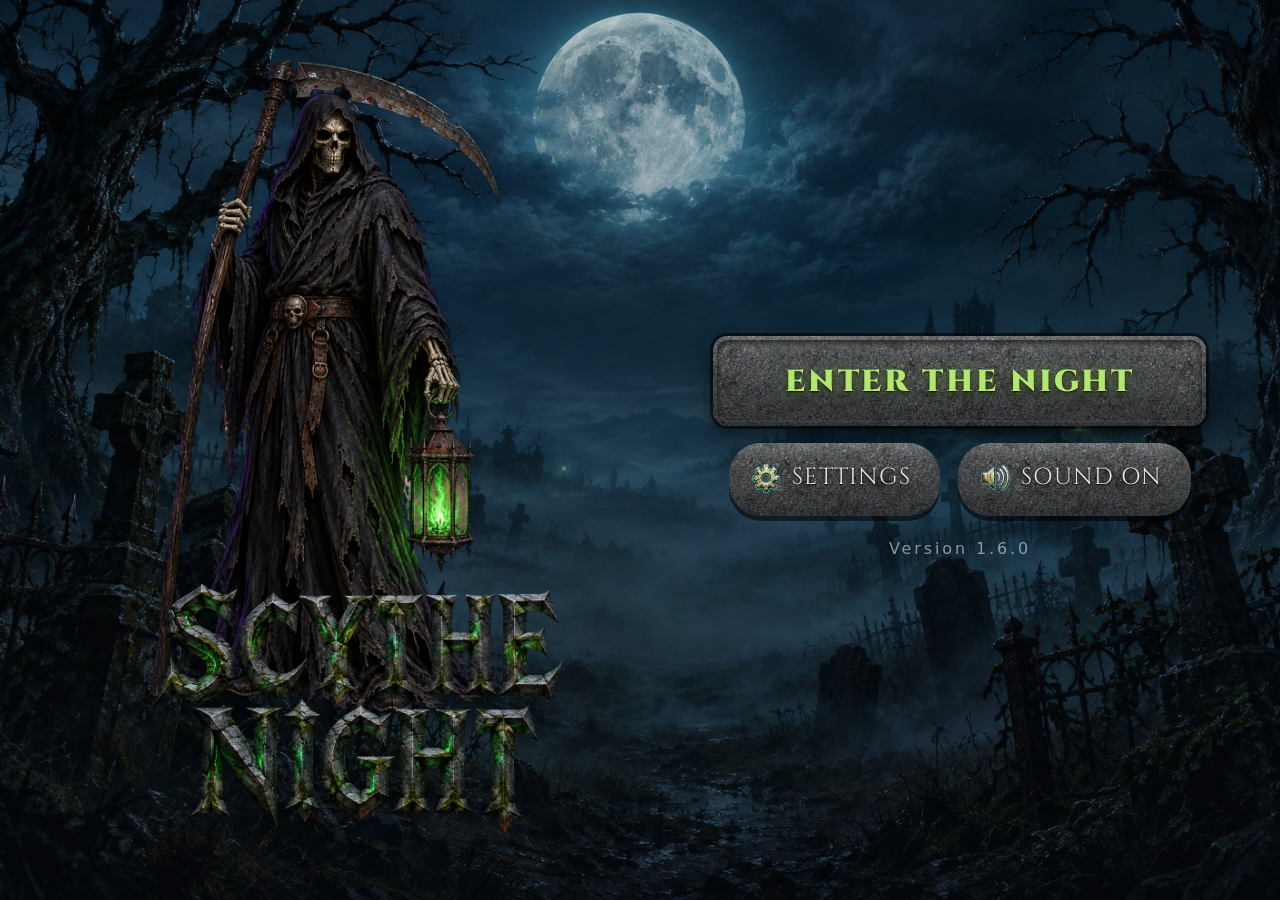
==== commit 1e2bc839: "Version 1.6.0: play upright on phones - Phones play held upright: the turn-sideways prompt is gone a" ====
--- a/index.html
+++ b/index.html
@@ -32,11 +32,6 @@
 <body>
   <div id="app" class="app">
 
-    <!-- Scythe Night is a landscape game: a phone held upright is asked to turn. -->
-    <div id="rotate-hint" class="rotate-hint" role="status" aria-live="polite">
-      <div class="rotate-phone" aria-hidden="true"></div>
-      <p>Turn your phone sideways to play</p>
-    </div>
 
     <!-- Boot -->
     <section id="screen-boot" class="screen screen-boot" aria-labelledby="boot-title">
@@ -61,7 +56,7 @@
           <button id="btn-splash-settings" class="stone-btn small" type="button"><img class="btn-icon" src="assets/img/ui/icon-gear.png" alt="">Settings</button>
           <button id="btn-splash-sound" class="stone-btn small" type="button" aria-pressed="false"><img class="btn-icon" src="assets/img/ui/icon-sound.png" alt=""><span>Sound on</span></button>
         </div>
-        <p class="version">Version 1.4</p>
+        <p class="version">Version 1.6.0</p>
       </div>
     </section>
 
@@ -80,13 +75,13 @@
       </header>
       <h1 id="menu-title" class="menu-logo"><img src="assets/img/title-logo.webp" alt="Scythe Night" draggable="false"></h1>
       <button id="btn-menu-play" class="grave-btn grave-play" type="button">
-        <img src="assets/img/menu/play.png" alt="" draggable="false"><span class="grave-label">Play</span>
+        <img src="assets/img/menu/play.png" alt="" draggable="false"><span class="grave-label" style="--len: 4">Play</span>
       </button>
       <div class="grave-grid">
-        <button class="grave-btn" type="button" data-route="shop"><img src="assets/img/menu/shop.png" alt="" draggable="false"><span class="grave-label">Shop</span></button>
-        <button class="grave-btn" type="button" data-route="characters"><img src="assets/img/menu/characters.png" alt="" draggable="false"><span class="grave-label">Characters</span></button>
-        <button class="grave-btn" type="button" data-route="upgrades"><img src="assets/img/menu/upgrades.png" alt="" draggable="false"><span class="grave-label">Upgrades</span></button>
-        <button id="btn-menu-settings" class="grave-btn" type="button"><img src="assets/img/menu/settings.png" alt="" draggable="false"><span class="grave-label">Settings</span></button>
+        <button class="grave-btn" type="button" data-route="shop"><img src="assets/img/menu/shop.png" alt="" draggable="false"><span class="grave-label" style="--len: 4">Shop</span></button>
+        <button class="grave-btn" type="button" data-route="characters"><img src="assets/img/menu/characters.png" alt="" draggable="false"><span class="grave-label" style="--len: 10">Characters</span></button>
+        <button class="grave-btn" type="button" data-route="upgrades"><img src="assets/img/menu/upgrades.png" alt="" draggable="false"><span class="grave-label" style="--len: 8">Upgrades</span></button>
+        <button id="btn-menu-settings" class="grave-btn" type="button"><img src="assets/img/menu/settings.png" alt="" draggable="false"><span class="grave-label" style="--len: 8">Settings</span></button>
       </div>
       <button class="stone-btn" type="button" data-route="more">
         <img class="btn-icon" src="assets/img/ui/icon-menu.png" alt="">More
@@ -147,16 +142,29 @@
     <section id="screen-intro" class="screen screen-intro bg-cemetery" aria-labelledby="intro-title" hidden>
       <div class="stone-panel intro-panel">
         <div class="intro-col intro-lead">
+        <h1 id="intro-title" class="display-title"></h1>
         <canvas id="intro-preview" class="intro-preview" aria-hidden="true"></canvas>
-        <h1 id="intro-title" class="display-title"></h1>
+        <div class="hero-picker" role="group" aria-label="Choose your hero">
+          <button id="btn-hero-prev" class="round-btn hero-arrow" type="button" aria-label="Previous hero"><img src="assets/img/ui/icon-back.png" alt=""></button>
+          <div class="hero-info" aria-live="polite">
+            <strong id="hero-name"></strong>
+            <span id="hero-title"></span>
+            <span id="hero-count" class="hero-count"></span>
+          </div>
+          <button id="btn-hero-next" class="round-btn hero-arrow next" type="button" aria-label="Next hero"><img src="assets/img/ui/icon-back.png" alt=""></button>
+        </div>
+        <p id="hero-desc" class="hero-desc"></p>
+        <div id="hero-status" class="hero-status"></div>
         <p id="intro-story" class="intro-story"></p>
         </div>
         <div class="intro-col">
+        <div class="intro-scroll">
         <h2 class="panel-heading">How to play</h2>
         <ul id="intro-rules" class="rule-list"></ul>
         <h2 class="panel-heading">Controls</h2>
         <ul id="intro-controls" class="rule-list compact"></ul>
         <p class="fine-print">Closing or refreshing the page ends the current run. Settings and records are kept.</p>
+        </div>
         <div class="panel-actions">
           <button id="btn-intro-back" class="stone-btn" type="button"><img class="btn-icon" src="assets/img/ui/icon-back.png" alt="">Back</button>
           <button id="btn-intro-start" class="stone-btn primary" type="button"><img class="btn-icon" src="assets/img/ui/icon-play.png" alt="">Start</button>
@@ -179,6 +187,9 @@
             </button>
           </div>
           <div class="hud-stats" id="hud-stats"></div>
+          <button id="minimap" class="minimap" type="button" aria-label="Open the map (M)" aria-expanded="false">
+            <canvas id="minimap-canvas" aria-hidden="true"></canvas>
+          </button>
         </div>
       </header>
       <div class="hud-sub" id="hud-sub" aria-hidden="true"></div>
@@ -199,6 +210,12 @@
             <span class="skill-cd" id="skill-cd" aria-hidden="true" hidden></span>
           </button>
           <span class="action-label" id="skill-label"></span>
+        </div>
+        <div class="action-wrap weapon-wrap" id="weapon-wrap" hidden>
+          <button id="btn-weapon" class="action-btn" type="button" aria-label="Knife (Space or J)">
+            <span class="action-icon" id="weapon-icon" aria-hidden="true"></span>
+          </button>
+          <span class="action-label" id="weapon-label">Knife</span>
         </div>
         <div class="action-wrap">
           <button id="btn-action" class="action-btn" type="button">
@@ -250,17 +267,13 @@
     <div id="overlay-pause" class="overlay" role="dialog" aria-modal="true" aria-labelledby="pause-title" hidden>
       <div class="stone-panel overlay-panel">
         <h2 id="pause-title" class="display-title">Paused</h2>
-        <div class="pause-grid">
-        <div class="menu-stack">
-          <button id="btn-resume" class="stone-btn primary" type="button"><img class="btn-icon" src="assets/img/ui/icon-play.png" alt="">Resume</button>
+        <div class="pause-menu">
+          <button id="btn-resume" class="stone-btn primary pause-wide" type="button"><img class="btn-icon" src="assets/img/ui/icon-play.png" alt="">Resume</button>
           <button id="btn-restart" class="stone-btn" type="button"><img class="btn-icon" src="assets/img/ui/icon-restart.png" alt="">Restart</button>
           <button id="btn-pause-controls" class="stone-btn" type="button">Controls</button>
           <button id="btn-pause-settings" class="stone-btn" type="button"><img class="btn-icon" src="assets/img/ui/icon-gear.png" alt="">Settings</button>
-          <button id="btn-pause-select" class="stone-btn" type="button"><img class="btn-icon" src="assets/img/ui/icon-menu.png" alt="">Story select</button>
-        </div>
-        <button id="btn-pause-quit" class="grave-btn pause-quit" type="button" aria-label="Quit to main menu">
-          <img src="assets/img/menu/quit.png" alt="" draggable="false"><span class="pause-quit-label">Main menu</span>
-        </button>
+          <button id="btn-pause-select" class="stone-btn" type="button"><img class="btn-icon" src="assets/img/ui/icon-menu.png" alt="">Stories</button>
+          <button id="btn-pause-quit" class="stone-btn pause-wide pause-quit" type="button"><img class="btn-icon" src="assets/img/ui/icon-back.png" alt="">Main menu</button>
         </div>
       </div>
     </div>
@@ -350,7 +363,7 @@
           </select>
         </div>
         <div class="menu-stack"><button id="btn-settings-name" class="stone-btn small" type="button">Your name</button></div>
-        <p class="fine-print">Keyboard: move with WASD or arrow keys. Slash with Space or J. Interact with E or Space. Pause with Escape or P.</p>
+        <p class="fine-print">Keyboard: move with WASD or arrow keys. Slash, stab or shoot with Space or J. Use things with E. Skill with K. Map with M. Pause with Escape or P.</p>
         <p class="fine-print" data-storage-note hidden>Temporary session: progress and unlocks will not be saved on this device.</p>
         <p class="fine-print">Progress lives in this browser. Clearing browser data removes it.</p>
         <div class="menu-stack">
--- a/styles.css
+++ b/styles.css
@@ -227,7 +227,7 @@
   text-shadow: 0 0 10px rgba(178, 232, 112, .45), var(--ink-outline);
 }
 .banner-btn:active .banner-text { transform: translateY(3px); }
-.select-banner .banner-text { font-size: 18px; padding: 10px 18px; text-align: center; }
+.select-banner .banner-text { font-size: 18px; padding: 10px 18px; text-align: center; white-space: nowrap; }
 
 /* ---------- Splash ---------- */
 
@@ -318,7 +318,15 @@
   padding-bottom: 12px;
 }
 
-.story-col { display: flex; flex-direction: column; gap: 8px; min-width: 0; }
+/* Each story is one stone panel: its card on top, what it's about underneath. */
+.story-col {
+  display: flex; flex-direction: column; align-items: center; gap: 10px; min-width: 0;
+  padding: 12px 12px 14px;
+  border: 5px solid transparent;
+  border-radius: 18px;
+  background: var(--board-bg);
+  box-shadow: var(--stone-edge), 0 8px 18px rgba(0, 0, 0, .55);
+}
 
 .story-card {
   position: relative;
@@ -352,10 +360,8 @@
 .card-caption {
   width: 100%;
   margin: 0;
-  padding: 0 2px;
-  border: 20px solid transparent;
-  background: var(--board-bg); border-radius: 26px; box-shadow: var(--stone-edge);
-  filter: drop-shadow(0 4px 0 rgba(0, 0, 0, .5));
+  padding: 0 4px;
+  text-align: center;
   font-size: 13px;
   line-height: 1.35;
   color: var(--text);
@@ -391,11 +397,14 @@
 .intro-panel { margin: auto 0; }
 .screen-intro { padding-top: calc(48px + var(--safe-t)); }
 
+/* The hero stands tall while you choose: a real look at who you'll play. */
 .intro-preview {
   display: block;
-  width: 130px;
-  height: 120px;
-  margin: -8px auto 4px;
+  width: 220px;
+  height: 260px;
+  margin: 0 auto 4px;
+  cursor: grab;
+  touch-action: pan-y;
 }
 
 .intro-story { line-height: 1.5; margin: 0; color: var(--text); }
@@ -466,6 +475,34 @@
 .hud-buttons { display: flex; gap: 8px; }
 .hud-buttons .round-btn { width: 50px; height: 50px; }
 .hud-stats { display: flex; flex-direction: column; align-items: flex-end; gap: 4px; }
+
+/* ---------- Minimap: a radar under the timer; tapped, it opens into the whole map ---------- */
+.minimap {
+  position: relative;
+  width: 108px; height: 108px;
+  padding: 0;
+  border: 3px solid #5d6168;
+  border-radius: 50%;
+  background: #0c0e12;
+  box-shadow: 0 0 0 2px rgba(0, 0, 0, .6), 0 4px 10px rgba(0, 0, 0, .55), inset 0 0 14px rgba(186, 244, 90, .18);
+  overflow: hidden;
+  cursor: pointer;
+  pointer-events: auto;
+  transition: border-radius .2s;
+}
+.minimap canvas { display: block; width: 100%; height: 100%; }
+.minimap:focus-visible { outline: 3px solid var(--soul); outline-offset: 2px; }
+.minimap.open {
+  position: fixed;
+  z-index: 30;
+  left: 50%; top: 50%;
+  width: min(88vw, 70vh); height: min(88vw, 70vh);
+  transform: translate(-50%, -50%);
+  border-radius: 14px;
+  border-color: #7a7f86;
+  box-shadow: 0 0 0 9999px rgba(4, 5, 8, .55), 0 10px 30px rgba(0, 0, 0, .7);
+}
+@media (orientation: landscape) and (max-height: 520px) { .minimap { width: 84px; height: 84px; } }
 .hud-row { display: flex; align-items: center; gap: 6px; }
 
 .score-panel {
@@ -634,6 +671,12 @@
 }
 
 .controls .joystick, .controls .action-wrap, .controls .skill-btn { pointer-events: auto; }
+/* Last Survivor has two main buttons: the weapon, and the hand for using things beside it. */
+.weapon-wrap { margin-right: 10px; }
+/* Sideways, the skill, the weapon and the hand sit together under the right thumb. */
+@media (orientation: landscape) { .screen-game .controls .weapon-wrap:not([hidden]) { margin-left: 0; } }
+.weapon-wrap[hidden] { display: none; }
+.screen-game .controls .weapon-wrap:not([hidden]) ~ .action-wrap .action-btn { width: 70px; height: 70px; }
 
 .joystick {
   position: relative;
@@ -858,21 +901,33 @@
 .grave-btn:hover { filter: drop-shadow(0 4px 0 rgba(0, 0, 0, .5)) drop-shadow(0 0 6px rgba(186, 244, 90, .55)); }
 .grave-btn:active { transform: translateY(3px); filter: drop-shadow(0 1px 0 rgba(0, 0, 0, .5)) brightness(.92); }
 .grave-btn:disabled { filter: grayscale(.8) brightness(.7); cursor: not-allowed; }
-/* The tombstones carry only an icon; their names are real text on the empty lower face. */
+/* The tombstones carry only an icon; their names are real text, raised from the smooth panel on
+   the lower face like letters left standing when the stone around them was cut back. */
 .grave-label, .plaque-label {
   position: absolute;
-  left: 8%; right: 8%; top: 58%;
+  left: 17%; right: 17%; top: 55%; height: 22%;
+  display: flex; align-items: center; justify-content: center;
   text-align: center;
-  line-height: 1.02;
+  white-space: nowrap;
+  line-height: 1;
   font-family: var(--font-chunky);
-  font-size: 11.5cqw;
-  letter-spacing: .02em;
+  font-weight: 700;
+  font-size: max(9px, 8.6cqw);
+  letter-spacing: .04em;
   text-transform: uppercase;
-  color: var(--text);
-  text-shadow: var(--ink-outline);
+  color: transparent;
+  background: linear-gradient(180deg, #f1efe7 0%, #c2c0b8 55%, #8e8f8a 100%);
+  -webkit-background-clip: text; background-clip: text;
+  /* Lit from above: a bright top edge and a dark shadow below make the letters stand proud. */
+  filter: drop-shadow(0 -1px 0 rgba(255, 255, 255, .28)) drop-shadow(0 1.5px 0 rgba(0, 0, 0, .9)) drop-shadow(0 2px 3px rgba(0, 0, 0, .6));
   pointer-events: none;
 }
-.grave-play .grave-label { top: 40%; font-size: 21cqw; color: var(--soul); }
+.grave-play .grave-label {
+  left: 18%; right: 18%; top: 37%; height: 30%;
+  font-size: 17cqw; font-weight: 900;
+  background-image: linear-gradient(180deg, #e8ffc0 0%, #b2e870 50%, #6fa83a 100%);
+  filter: drop-shadow(0 -1px 0 rgba(255, 255, 255, .35)) drop-shadow(0 2px 0 rgba(0, 0, 0, .9)) drop-shadow(0 0 8px rgba(178, 232, 112, .45));
+}
 
 /* If the art can't load, the label appears on plain stone. */
 .grave-btn.no-art { min-height: 58px; border: 3px solid var(--ink); border-radius: 12px; background: var(--stone-mid); }
@@ -986,7 +1041,17 @@
 button.stone-card { width: 100%; font: inherit; cursor: pointer; touch-action: manipulation; }
 button.stone-card:hover { filter: drop-shadow(0 4px 0 rgba(0, 0, 0, .5)) brightness(1.12); }
 button.stone-card:active { transform: translateY(2px); filter: drop-shadow(0 1px 0 rgba(0, 0, 0, .5)); }
-.upgrade, .event { flex-direction: column; gap: 2px; }
+.event { flex-direction: column; gap: 2px; }
+/* Upgrade cards: the item's picture beside what it does. */
+.upgrade { flex-direction: row; align-items: center; gap: 14px; }
+.upgrade-art {
+  width: 92px; height: 92px; flex-shrink: 0; object-fit: contain;
+  border-radius: 14px; padding: 6px;
+  background: radial-gradient(circle at 50% 45%, rgba(186, 244, 90, .16), rgba(0, 0, 0, .35) 70%);
+  box-shadow: inset 0 0 0 1px rgba(255, 255, 255, .08), inset 0 2px 8px rgba(0, 0, 0, .6);
+  filter: drop-shadow(0 3px 4px rgba(0, 0, 0, .6));
+}
+.upgrade-body { display: flex; flex-direction: column; gap: 2px; min-width: 0; flex: 1; }
 .event .stone-btn, .event .rule-list { margin: 6px 0; }
 .row-end { display: flex; align-items: center; justify-content: space-between; gap: 10px; margin-top: 4px; }
 .done-line, .saved-line { color: var(--soul); font-weight: 800; margin: 2px 0; }
@@ -1004,6 +1069,47 @@
 .char-head p { margin: 2px 0; }
 .char-name { margin: 0; font-family: var(--font-chunky); font-weight: 400; font-size: 26px; color: var(--amber); text-shadow: var(--ink-outline); }
 .char-preview { width: 130px; height: 150px; flex-shrink: 0; }
+
+/* ---------- Characters page ---------- */
+.hero-roster { display: grid; grid-template-columns: repeat(4, minmax(0, 1fr)); gap: 10px; }
+.hero-card {
+  display: flex; flex-direction: column; align-items: center; gap: 4px;
+  padding: 10px 8px 12px; border: 3px solid #4a4f56; border-radius: 18px;
+  background: radial-gradient(circle at 50% 70%, rgba(186, 244, 90, .1), rgba(10, 12, 16, .92) 70%);
+  box-shadow: inset 0 2px 6px rgba(0, 0, 0, .7), 0 4px 0 rgba(0, 0, 0, .5);
+  color: var(--text); font: inherit; cursor: pointer; touch-action: manipulation; min-width: 0;
+}
+.hero-card:hover { filter: brightness(1.12); }
+.hero-card.shown { border-color: var(--soul); box-shadow: inset 0 2px 6px rgba(0, 0, 0, .7), 0 0 0 2px rgba(186, 244, 90, .35), 0 4px 0 rgba(0, 0, 0, .5); }
+.hero-card.is-locked .hero-portrait { filter: brightness(.4) grayscale(.6); }
+.hero-card strong { font-family: var(--font-chunky); font-weight: 400; font-size: 16px; text-align: center; line-height: 1.15; }
+.hero-portrait { width: 100%; height: 150px; }
+.hero-tag { font-size: 12px; color: var(--text-dim); display: inline-flex; align-items: center; gap: 4px; }
+.hero-tag.on { color: var(--soul); font-weight: 700; }
+.hero-show { align-items: stretch; gap: 18px; }
+.hero-stage { width: 240px; height: 300px; flex-shrink: 0; border-radius: 16px;
+  background: radial-gradient(circle at 50% 80%, rgba(186, 244, 90, .1), rgba(0, 0, 0, .35) 70%); }
+.hero-about { display: flex; flex-direction: column; gap: 6px; min-width: 0; flex: 1; }
+.hero-about .char-name { margin: 0; }
+.hero-sub { margin: 0; color: var(--amber); font-weight: 700; }
+.hero-stats { list-style: none; margin: 4px 0; padding: 0; display: flex; flex-direction: column; gap: 6px; }
+.hero-stats li { display: grid; grid-template-columns: 64px auto 1fr; align-items: center; gap: 10px; font-size: 14px; }
+.hero-stats li > span:first-child { font-family: var(--font-chunky); }
+.hero-stats small { color: var(--text-dim); font-size: 13px; }
+.pips { display: inline-flex; gap: 3px; }
+.pips i { width: 14px; height: 8px; border-radius: 3px; background: rgba(255, 255, 255, .12); }
+.pips i.on { background: var(--soul); box-shadow: 0 0 6px rgba(186, 244, 90, .5); }
+.look-heading { margin: 4px 2px 0; font-family: var(--font-chunky); font-weight: 400; font-size: 16px; color: var(--amber); letter-spacing: .04em; }
+.look-grid { display: grid; grid-template-columns: repeat(auto-fill, minmax(min(100%, 260px), 1fr)); gap: 8px; }
+.look-grid .option { margin-bottom: 0; flex-wrap: wrap; }
+.look-grid .option > .stone-btn { flex: 1 0 100%; margin-top: 6px; }
+.option.look .option-main { display: flex; align-items: center; gap: 12px; }
+.option.look .thumb { width: 64px; height: 84px; }
+@media (max-width: 640px) {
+  .hero-roster { grid-template-columns: repeat(2, minmax(0, 1fr)); }
+  .hero-show { flex-direction: column; align-items: center; }
+  .hero-stage { width: 100%; max-width: 280px; }
+}
 .option { display: flex; align-items: center; gap: 8px; padding: 0 2px; margin-bottom: 6px; border: 20px solid transparent;
   background: var(--board-bg); border-radius: 26px; box-shadow: var(--stone-edge);
   filter: drop-shadow(0 4px 0 rgba(0, 0, 0, .5)); }
@@ -1045,11 +1151,11 @@
 .item-desc { margin: 4px 0; line-height: 1.4; }
 .item-status { margin: 4px 0; font-weight: 800; line-height: 1.4; }
 
-.pause-grid { display: grid; grid-template-columns: minmax(0, 1fr) 84px; gap: 10px; align-items: center; }
-.pause-quit { container-type: normal; }
-.pause-quit-label { display: block; margin-top: 4px; text-align: center; font-family: var(--font-chunky); font-size: 13px; line-height: 1.1; text-shadow: var(--ink-outline); }
-.pause-grid .stone-btn { width: 100%; font-size: 18px; }
-.pause-grid .menu-stack { gap: 8px; margin-top: 0; }
+/* Pause: Resume on its own row, four options in two pairs, and Main menu set apart at the bottom. */
+.pause-menu { display: grid; grid-template-columns: repeat(2, minmax(0, 1fr)); gap: 10px; width: min(100%, 420px); margin: 4px auto 0; }
+.pause-menu .stone-btn { width: 100%; font-size: 17px; }
+.pause-wide { grid-column: 1 / -1; }
+.pause-quit { margin-top: 8px; }
 
 .overlay-tab { z-index: 40; background: rgba(9, 9, 10, .92); }
 
@@ -1169,9 +1275,6 @@
 }
 
 @media (max-width: 380px) {
-  /* Too narrow for two columns: the coffin moves under the button stack. */
-  .pause-grid { grid-template-columns: minmax(0, 1fr); }
-  .pause-quit { width: 76px; margin: 0 auto; }
   .option { flex-wrap: wrap; }
   .option .stone-btn { width: 100%; }
 }
@@ -1191,6 +1294,20 @@
 
 @media (orientation: landscape) and (max-height: 520px) {
   :root { --controls-h: 112px; --hud-h: 56px; }
+  /* A short screen: the pause menu goes wide, three buttons to a row, so it all fits. */
+  #overlay-pause .overlay-panel { width: min(100%, 600px); }
+  .pause-menu { grid-template-columns: repeat(3, minmax(0, 1fr)); width: 100%; gap: 8px; }
+  .pause-menu .stone-btn { font-size: 15px; padding-top: 9px; padding-bottom: 9px; }
+  .pause-quit { margin-top: 0; grid-column: span 2; }
+  /* The menu stones get the room: bigger stones, a slimmer More button. */
+  .app .grave-grid { width: calc(min(30vw, 62vh) / var(--z)); gap: 4px 10px; }
+  .app .screen-menu { grid-template-rows: auto 1fr auto auto; grid-template-areas: "top top top" "logo play grid" "more play grid" "note note note"; }
+  .app .screen-menu > .stone-btn { width: min(100%, 220px); font-size: 16px; align-self: start; }
+  .app .grave-label { left: 12%; right: 12%; letter-spacing: .02em; }
+  .app .story-card { width: min(100%, calc(32vh / var(--z))); }
+  .app .story-col { padding: 8px 10px 10px; gap: 6px; }
+  .app .card-caption { font-size: 12px; line-height: 1.3; }
+  .app .select-banner .banner-text { font-size: 15px; padding: 7px 16px; }
   .joystick { width: 96px; height: 96px; }
   .joystick-knob { width: 52px; height: 52px; margin: -26px 0 0 -26px; }
   .action-btn { width: 68px; height: 68px; }
@@ -1205,6 +1322,23 @@
 /* ---------- Landscape: the game's home layout on TVs, desktops and phones held sideways ---------- */
 
 .intro-col { display: contents; }
+
+/* Hero picker: arrows either side of the hero's name, like a game's character select. */
+.board-hero { display: block; font-size: 11px; color: var(--text-dim); font-weight: 400; letter-spacing: .02em; }
+.hero-picker { display: flex; align-items: center; justify-content: center; gap: 10px; margin: 6px 0 2px; }
+.hero-arrow { width: 44px; height: 44px; flex-shrink: 0; }
+.hero-arrow.next img { transform: scaleX(-1); }
+.hero-info { display: flex; flex-direction: column; align-items: center; min-width: 0; text-align: center; }
+.hero-info strong { font-family: var(--font-display); font-weight: 900; font-size: 20px; color: var(--soul); text-shadow: var(--ink-outline); }
+.hero-info span { font-size: 13px; color: var(--text-dim); }
+.hero-count { font-size: 11px !important; letter-spacing: .08em; text-transform: uppercase; opacity: .8; }
+.hero-desc { margin: 4px 0 6px; text-align: center; font-size: 14px; line-height: 1.35; }
+.hero-status { display: flex; flex-wrap: wrap; align-items: center; justify-content: center; gap: 8px; min-height: 36px; }
+.hero-ready { color: var(--soul); font-weight: 700; }
+.hero-locked { font-weight: 700; color: var(--amber); }
+.hero-need { width: 100%; text-align: center; font-size: 12px; color: var(--text-dim); }
+.hero-is-locked .intro-preview { filter: brightness(.35) grayscale(.6); }
+#btn-intro-start:disabled { filter: grayscale(.9) brightness(.7); cursor: not-allowed; }
 .results-scroll { display: contents; }
 .rotate-hint { display: none; }
 
@@ -1243,12 +1377,11 @@
   .menu-note { grid-area: note; }
 
   /* Story select: the two stories side by side, sized to the screen height. */
-  .select-banner { width: calc(min(40vw, 46vh) / var(--z)); margin: 0 auto calc(1vh / var(--z)); }
+  .select-banner { width: auto; margin: 0 auto calc(1vh / var(--z)); }
   .card-list { width: min(100%, 980px); margin: 0 auto; gap: 3vw; }
-  .story-col { flex-direction: row; align-items: center; gap: 14px; }
   .screen-select { justify-content: center; }
-  .story-card { flex: 0 0 auto; width: min(46%, calc(56vh / var(--z))); }
-  .card-caption { flex: 1; margin: 0; }
+  .card-list { width: min(100%, 860px); }
+  .story-card { width: min(100%, calc(36vh / var(--z))); }
 
   /* How to play: the story on the left, rules and controls on the right. */
   .screen-intro { padding-top: calc(52px + var(--safe-t)); }
@@ -1258,6 +1391,7 @@
     width: min(100%, 1000px); height: min(100%, 640px); margin: auto;
   }
   /* Each column scrolls inside the panel, so Back and Start never leave the screen. */
+  .intro-preview { width: 100%; height: calc(min(40vh, 340px) / var(--z)); }
   .intro-col { display: block; min-width: 0; min-height: 0; overflow-y: auto; scrollbar-width: thin; scrollbar-color: rgba(186, 244, 90, .35) transparent; }
   .intro-col:last-child { display: flex; flex-direction: column; }
   .intro-col .panel-actions { position: sticky; bottom: 0; margin-top: auto; padding-top: 10px; background: linear-gradient(180deg, rgba(66, 72, 81, 0), #424851 35%); }
@@ -1288,22 +1422,171 @@
   .screen:not(.screen-game), .overlay, .screen-game .hud, .screen-game .hud-sub, .screen-game .controls, .toast { zoom: var(--z); }
 }
 
-/* A phone held upright: ask for landscape. */
-@media (orientation: portrait) and (pointer: coarse) {
-  .rotate-hint {
-    display: flex; position: fixed; inset: 0; z-index: 100;
-    flex-direction: column; align-items: center; justify-content: center; gap: 18px;
-    background: rgba(8, 9, 10, .96); color: var(--text); text-align: center; padding: 24px;
-    font-family: var(--font-chunky); font-size: 20px;
-  }
-  .rotate-phone {
-    width: 46px; height: 80px; border: 4px solid var(--soul); border-radius: 10px;
-    animation: turn-phone 2.4s ease-in-out infinite;
-  }
-}
-@keyframes turn-phone { 0%, 25% { transform: rotate(0); } 55%, 100% { transform: rotate(-90deg); } }
 
 /* With a mouse and no touchscreen, play is by keyboard: the touch controls step aside. */
 @media (hover: hover) and (pointer: fine) and (not (any-pointer: coarse)) {
   .screen-game .controls { display: none; }
 }
+
+/* ---------- Breathing room: text sits well inside every stone frame, never against the rim ---------- */
+.stone-card { padding: 12px 16px; }
+.stone-panel { padding: 14px 14px 12px; }
+.page-intro, .page-body > .fine-print, .page-body > .done-line, .page-body > .warn-line { padding: 10px 14px; }
+.page-note, .badge-line { padding: 8px 12px; }
+.empty { padding: 14px 16px; }
+.option { padding: 10px 14px; }
+.stat { padding: 10px 12px; }
+.run-row { padding: 8px 14px; }
+.day { padding: 6px 4px; }
+.hud-chip, .hud-sub, .wallet { padding-left: 10px; padding-right: 10px; }
+.score-panel, .best-pill { padding-right: 14px; }
+@media (max-width: 360px) { .stone-card { padding: 10px 12px; } }
+
+/* ---------- Gravestone labels fit their stone: long names get smaller letters, never spill ---------- */
+.grave-label { font-size: max(8px, min(8.6cqw, calc(88cqw / var(--len, 8)))); letter-spacing: .03em; }
+.grave-play .grave-label { font-size: 17cqw; }
+
+/* ---------- More: the stones wrap three to a row, sized to the screen ---------- */
+.more-grid {
+  --stone: calc(clamp(104px, min(24vw, 34vh), 190px) / var(--z, 1));
+  display: grid !important;
+  grid-template-columns: repeat(3, var(--stone));
+  justify-content: center;
+  align-items: end;
+  gap: 14px 22px;
+  width: 100%;
+  margin: 8px auto 0;
+}
+.more-grid .grave-btn { width: var(--stone); }
+@media (orientation: landscape) and (max-height: 520px) { .more-grid { --stone: calc(clamp(88px, 26vh, 160px) / var(--z, 1)); gap: 6px 26px; margin-top: 0; } }
+
+/* A phone held sideways: smaller hero portraits and stage, so the roster and showcase fit. */
+@media (orientation: landscape) and (max-height: 520px) {
+  .hero-portrait { height: 96px; }
+  .hero-card { padding: 6px 6px 8px; }
+  .hero-card strong { font-size: 14px; }
+  .hero-stage { width: 180px; height: 220px; }
+  .hero-stats li { grid-template-columns: 58px auto 1fr; font-size: 13px; }
+  .upgrade-art { width: 72px; height: 72px; }
+}
+
+/* =====================================================================================
+   Phones held sideways (short landscape screens). Height is what runs out: frames are
+   slimmer, the crest goes, type and buttons tighten, and dialogs go wide instead of tall.
+   ===================================================================================== */
+@media (orientation: landscape) and (max-height: 520px) {
+  /* Stone frames: a slimmer rim and no winged crest above the panels. */
+  .stone-panel { border-width: 14px; border-radius: 22px; padding: 6px 8px; }
+  .stone-panel::before { display: none; }
+  .stone-card, .page-intro, .option, .empty, .stat, .run-row { border-width: 12px; border-radius: 18px; }
+  .stone-card { padding: 8px 12px; }
+  .display-title { font-size: 24px; margin-bottom: 4px; }
+  .display-title.small { font-size: 20px; }
+  .stone-btn { min-height: 46px; border-width: 14px; border-radius: 22px; padding-top: 2px; padding-bottom: 2px; }
+  .stone-btn.small { min-height: 42px; border-width: 12px; border-radius: 18px; }
+
+  /* Splash: button names on one line. */
+  .splash-actions .stone-btn { white-space: nowrap; font-size: 15px; padding-left: 16px; padding-right: 16px; }
+
+  /* Menu: a slimmer More button. */
+  .app .screen-menu > .stone-btn { padding: 6px 14px; font-size: 15px; width: auto; min-width: 150px; }
+
+  /* Story intro: the hero and picker on the left, the rules scrolling on the right with Back and
+     Start on their own footer below them, never on top of the text. */
+  .screen-intro { padding: calc(8px + var(--safe-t)) var(--side) calc(8px + var(--safe-b)); }
+  .intro-panel { height: 100%; column-gap: 18px; }
+  .intro-lead { display: flex !important; flex-direction: column; align-items: center; }
+  .intro-lead > * { flex-shrink: 0; }
+  .intro-lead .display-title { margin: 2px 0 0; }
+  .intro-preview { height: 42vh; width: 100%; margin: 0; flex-shrink: 0; }
+  .hero-picker { margin: 2px 0 0; gap: 6px; }
+  .hero-arrow { width: 34px; height: 34px; }
+  .hero-info strong { font-size: 17px; }
+  .hero-info span { font-size: 12px; }
+  .hero-desc { font-size: 12px; margin: 2px 0; }
+  .hero-status { min-height: 0; gap: 6px; }
+  .intro-story { font-size: 13px; line-height: 1.4; }
+  .intro-col:last-child { display: grid !important; grid-template-rows: minmax(0, 1fr) auto; overflow: hidden; }
+  .intro-col:last-child > .intro-scroll { overflow-y: auto; min-height: 0; scrollbar-width: thin; scrollbar-color: rgba(186, 244, 90, .35) transparent; padding-right: 6px; }
+  .intro-col .panel-actions { position: static; margin: 0; padding-top: 8px; background: none; border-top: 1px solid rgba(255, 255, 255, .08); }
+  .intro-col .panel-actions .stone-btn { font-size: 16px; }
+  .rule-list { font-size: 13px; line-height: 1.4; }
+  .rule-list.compact { font-size: 12.5px; }
+
+  /* In play: the hint sits in the top bar between the task and the timer, not over the street. */
+  .screen-game .hud-sub { top: calc(10px + var(--safe-t)) !important; max-width: 34vw; }
+
+  /* Pause: tighter buttons so the whole menu shows at once. */
+  #overlay-pause .overlay-panel { padding: 4px 8px; }
+  .pause-menu { gap: 6px; }
+  .pause-menu .stone-btn { padding-top: 7px; padding-bottom: 7px; font-size: 14px; }
+
+  /* Results: a one-line title and more room for the table. */
+  .results-panel .display-title { font-size: 22px; white-space: nowrap; }
+  .screen-results { padding-top: calc(10px + var(--safe-t)); padding-bottom: 10px; }
+
+  /* Dialogs: wide and short. The shop item puts its picture beside its words and buttons. */
+  .overlay { padding: calc(8px + var(--safe-t)) 16px calc(8px + var(--safe-b)); }
+  .overlay-panel { width: min(100%, 620px); }
+  #overlay-item .overlay-panel {
+    display: grid; grid-template-columns: 150px minmax(0, 1fr); column-gap: 16px; align-items: center;
+    grid-template-areas: "prev title" "prev desc" "prev status" "prev actions";
+  }
+  #item-title { grid-area: title; text-align: left; }
+  #item-preview { grid-area: prev; width: 150px; height: min(62vh, 210px); }
+  #item-desc { grid-area: desc; }
+  #item-status { grid-area: status; }
+  #item-actions { grid-area: actions; }
+
+  /* Settings: the options side by side in two columns, the buttons along the bottom. */
+  .settings-panel { display: grid; grid-template-columns: repeat(2, minmax(0, 1fr)); column-gap: 22px; align-items: start; }
+  .settings-panel > .display-title, .settings-panel > .fine-print, .settings-panel > .menu-stack:last-child { grid-column: 1 / -1; }
+  .settings-panel > .fine-print { margin: 2px 0; font-size: 12px; }
+  .settings-panel > .menu-stack:last-child { flex-direction: row; }
+  .settings-panel > .menu-stack:last-child .stone-btn { flex: 1; }
+  .settings-panel .setting { margin: 0 0 6px; }
+  .settings-panel .display-title { margin: 0 0 2px; }
+  .settings-panel .stone-btn { font-size: 14px; }
+  .settings-panel > .menu-stack { margin: 2px 0; }
+}
+
+/* =====================================================================================
+   Phones held upright: the controls gather under the right thumb. In Last Survivor the
+   Knife is the big button, with Use above it and the skill to its left; in Cemetery
+   Keeper, Slash takes the Knife's place.
+   ===================================================================================== */
+@media (orientation: portrait) {
+  .screen-game .controls {
+    background: linear-gradient(0deg, rgba(10, 11, 12, .55) 0%, rgba(10, 11, 12, 0) 70%);
+    display: grid; grid-template-columns: auto 1fr auto auto; grid-template-rows: auto auto;
+    align-items: end; justify-items: center; column-gap: 10px; row-gap: 0;
+  }
+  .screen-game .controls .joystick { grid-column: 1; grid-row: 1 / 3; align-self: end; }
+  .screen-game .controls .skill-wrap { grid-column: 3; grid-row: 2; margin: 0 0 6px; }
+  .screen-game .controls .weapon-wrap { grid-column: 4; grid-row: 2; margin: 0; }
+  .screen-game .controls .action-wrap:last-child { grid-column: 4; grid-row: 1; }
+  .screen-game .controls:not(:has(.weapon-wrap:not([hidden]))) .action-wrap:last-child { grid-row: 2; }
+  .screen-game .controls .weapon-wrap .action-btn { width: 86px; height: 86px; }
+  .screen-game .controls:has(.weapon-wrap:not([hidden])) .action-wrap:last-child .action-btn { width: 56px; height: 56px; }
+  .screen-game .controls:has(.weapon-wrap:not([hidden])) .action-wrap:last-child .action-icon svg { width: 30px; height: 30px; }
+  .screen-game .controls:has(.weapon-wrap:not([hidden])) .action-wrap:last-child .action-label { font-size: 12px; }
+  .screen-game .controls .skill-btn { width: 58px; height: 58px; }
+}
+
+/* Phones held upright: the two stories stacked, each a wide stone with its card beside its words,
+   and on the story intro, Back and Start stay pinned at the bottom while the rules scroll. */
+@media (orientation: portrait) {
+  .screen-select { justify-content: center; }
+  .card-list { grid-template-columns: minmax(0, 1fr); gap: 14px; width: min(100%, 520px); margin: 0 auto; }
+  .story-col { flex-direction: row; align-items: center; gap: 14px; padding: 12px; }
+  .story-col .story-card { width: 44%; flex-shrink: 0; }
+  .story-col .card-caption { text-align: left; font-size: 14px; line-height: 1.4; }
+  /* More: two big stones to a row, three rows, in the middle of the screen. */
+  .more-grid { --stone: min(40vw, 22vh, 190px); grid-template-columns: repeat(2, var(--stone)); gap: 16px 28px; margin: auto; }
+  .intro-panel .panel-actions {
+    position: sticky; bottom: calc(-1 * var(--safe-b)); z-index: 2;
+    margin: 8px -4px -4px; padding: 10px 4px calc(10px + var(--safe-b));
+    background: linear-gradient(180deg, rgba(20, 24, 30, 0), rgba(20, 24, 30, .97) 26%);
+    box-shadow: 0 40px 0 rgba(20, 24, 30, .97);   /* also covers the screen's bottom padding */
+  }
+}
